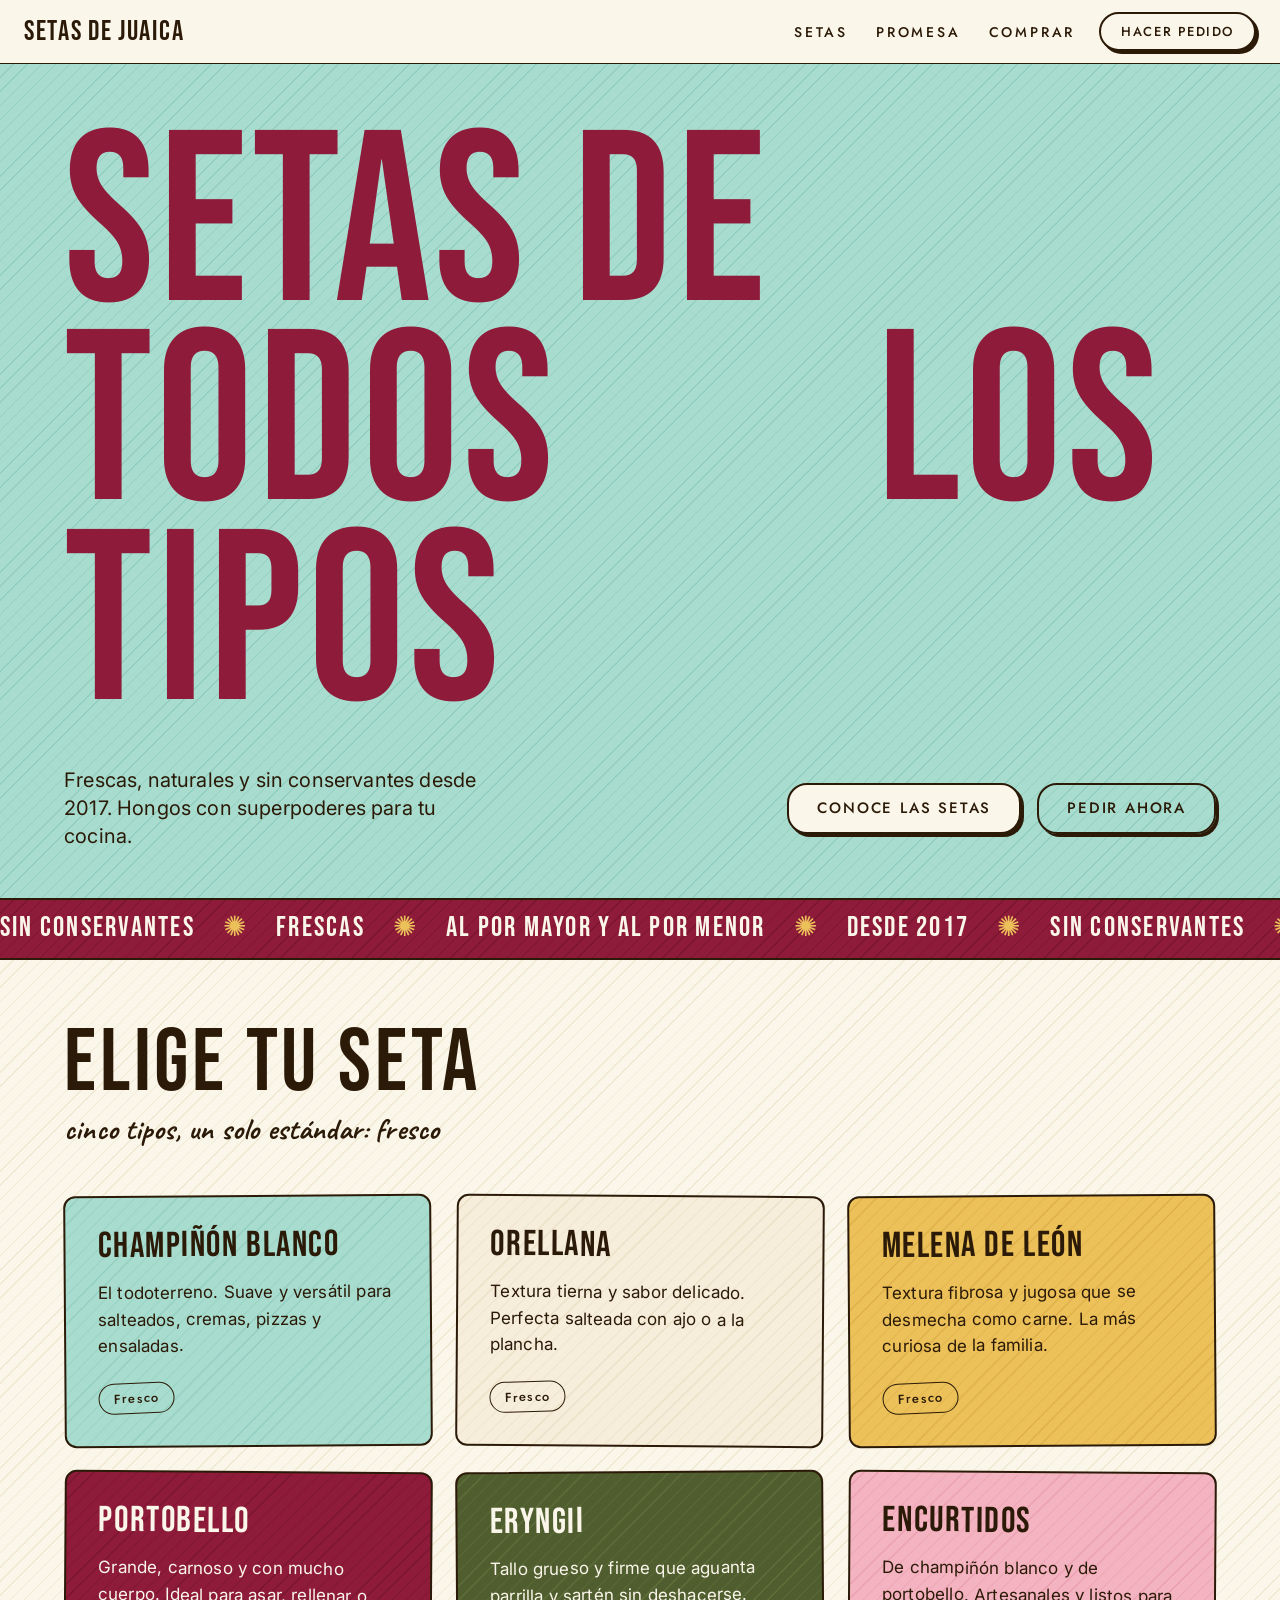
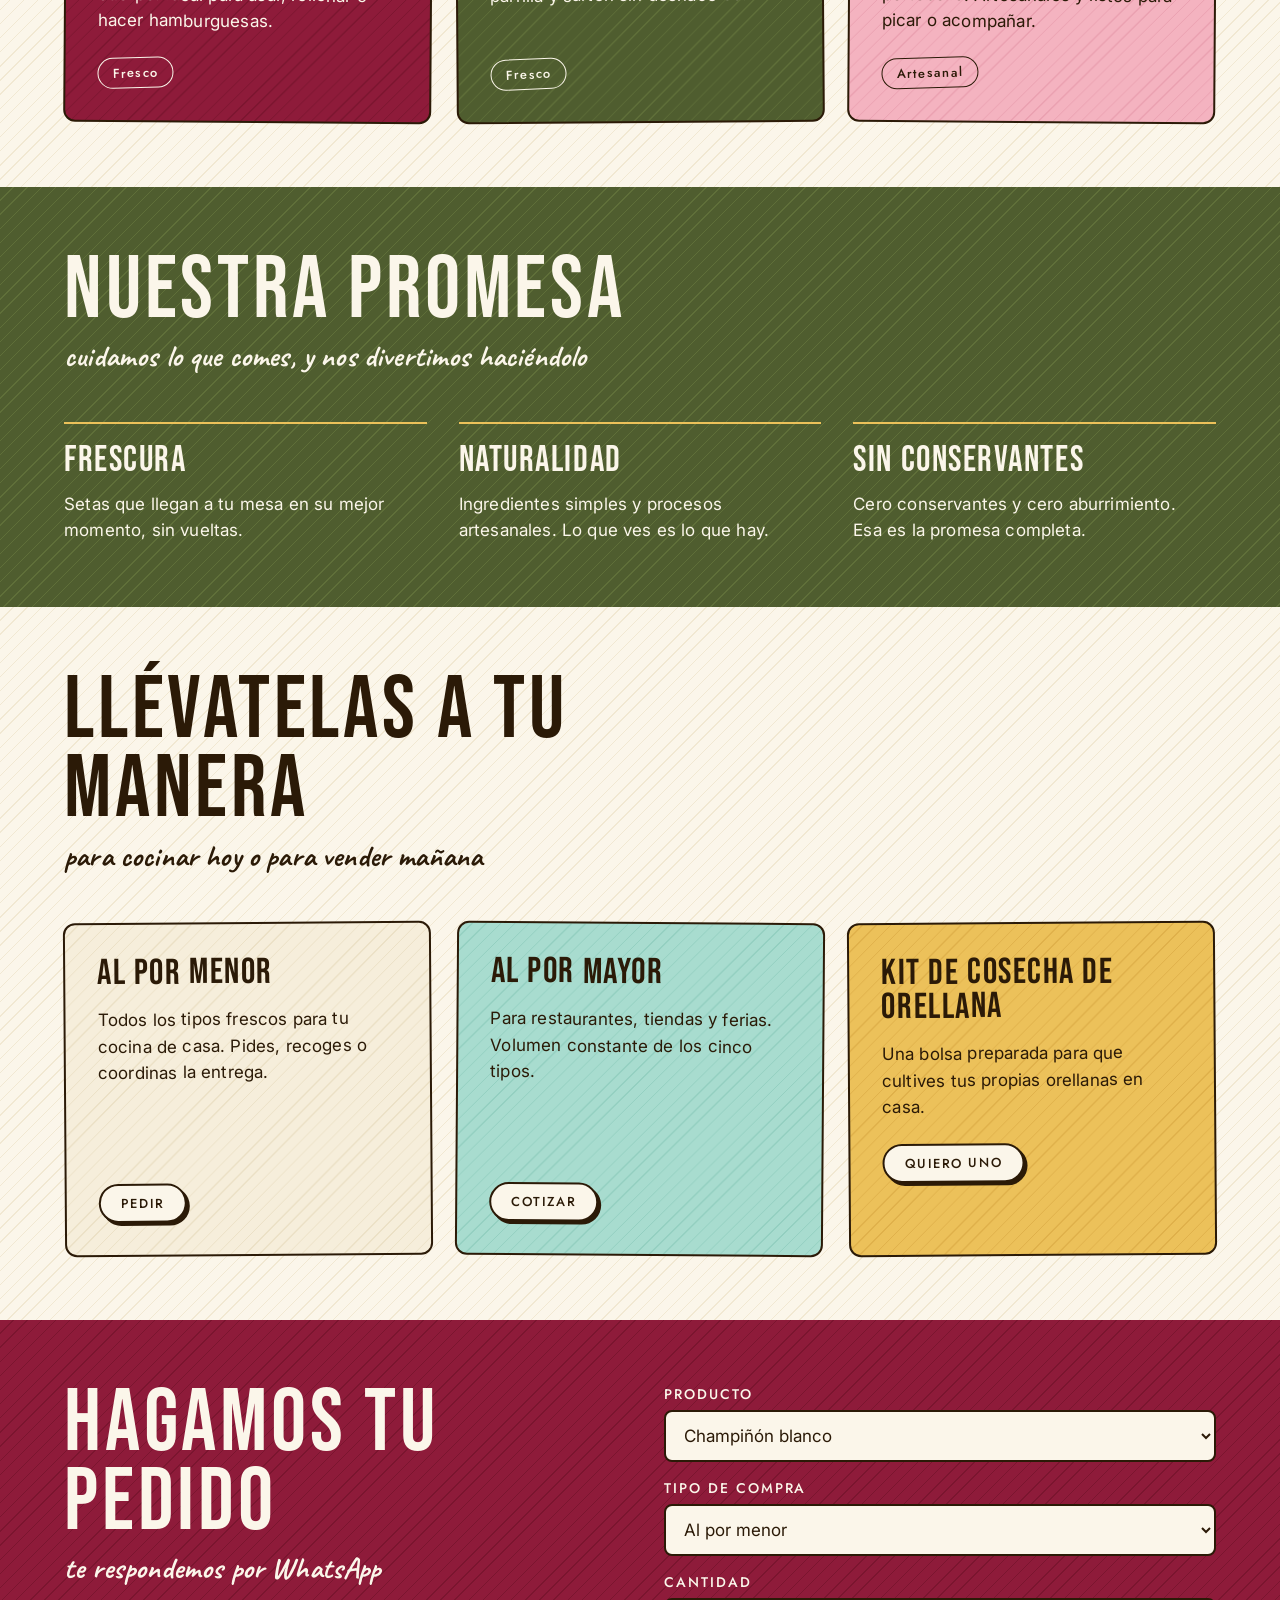
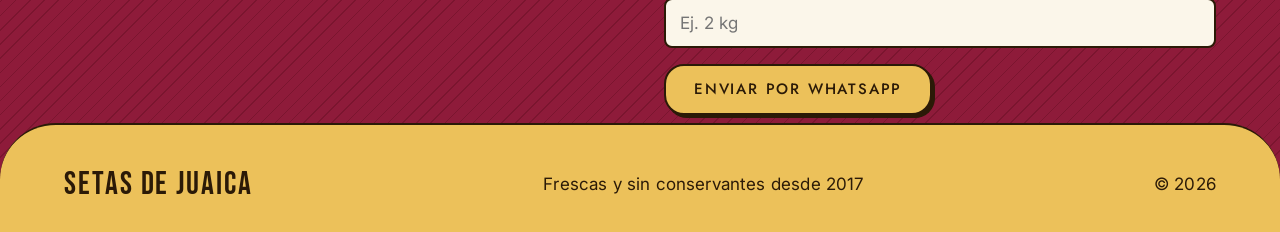
==== index.html @ 04f1eaba "Add files via upload" ====
<!DOCTYPE html>
<html lang="es">
<head>
<meta charset="utf-8">
<meta name="viewport" content="width=device-width, initial-scale=1">
<title>Setas de Juaica | Setas frescas, sin conservantes</title>
<meta name="description" content="Champiñón blanco, orellana, melena de león, portobello y eryngii. Frescas, naturales y sin conservantes desde 2017. Venta al por mayor y al por menor.">
<link rel="preconnect" href="https://fonts.googleapis.com">
<link rel="preconnect" href="https://fonts.gstatic.com" crossorigin>
<link href="https://fonts.googleapis.com/css2?family=Bebas+Neue&family=Caveat:wght@500;700&family=Inter:wght@400;500&family=Jost:wght@400;500&display=swap" rel="stylesheet">
<link rel="stylesheet" href="styles.css">
</head>
<body>

<header class="top">
  <a class="brand" href="#inicio" aria-label="Setas de Juaica, inicio">Setas de Juaica</a>
  <nav id="nav" class="nav" aria-label="Principal">
    <a href="#setas">Setas</a>
    <a href="#promesa">Promesa</a>
    <a href="#comprar">Comprar</a>
  </nav>
  <a class="btn btn-sm" href="#pedido">Hacer pedido</a>
  <button class="burger" aria-expanded="false" aria-controls="nav" aria-label="Abrir menú"><span></span><span></span></button>
</header>

<main id="inicio">

<section class="hero bg-menta">
  <div class="wrap">
    <h1 class="tagline" aria-label="Setas de todos los tipos">
      <span class="l">Setas de</span>
      <span class="l">todos <span class="slot"><img data-leon src="leon.svg" alt=""></span> los</span>
      <span class="l">tipos</span>
    </h1>
    <div class="hero-foot">
      <p class="hero-copy">Frescas, naturales y sin conservantes desde 2017. Hongos con superpoderes para tu cocina.</p>
      <div class="hero-actions">
        <a class="btn" href="#setas">Conoce las setas</a>
        <a class="btn btn-ghost" href="#pedido">Pedir ahora</a>
      </div>
    </div>
  </div>
</section>

<div class="ticker bg-vino" aria-hidden="true">
  <div class="ticker-track">
    <span>Sin conservantes</span><i>✺</i><span>Frescas</span><i>✺</i><span>Al por mayor y al por menor</span><i>✺</i><span>Desde 2017</span><i>✺</i>
    <span>Sin conservantes</span><i>✺</i><span>Frescas</span><i>✺</i><span>Al por mayor y al por menor</span><i>✺</i><span>Desde 2017</span><i>✺</i>
  </div>
</div>

<section id="setas" class="sec bg-crema">
  <img class="peek peek-1" data-leon src="leon1.svg" alt="">
  <div class="wrap">
    <header class="sec-head">
      <h2>Elige tu seta</h2>
      <p class="script">cinco tipos, un solo estándar: fresco</p>
    </header>
    <div class="grid">
      <article class="card bg-menta"><h3>Champiñón blanco</h3><p>El todoterreno. Suave y versátil para salteados, cremas, pizzas y ensaladas.</p><span class="tag">Fresco</span></article>
      <article class="card bg-crema2"><h3>Orellana</h3><p>Textura tierna y sabor delicado. Perfecta salteada con ajo o a la plancha.</p><span class="tag">Fresco</span></article>
      <article class="card bg-mostaza"><h3>Melena de león</h3><p>Textura fibrosa y jugosa que se desmecha como carne. La más curiosa de la familia.</p><span class="tag">Fresco</span></article>
      <article class="card bg-vino"><h3>Portobello</h3><p>Grande, carnoso y con mucho cuerpo. Ideal para asar, rellenar o hacer hamburguesas.</p><span class="tag">Fresco</span></article>
      <article class="card bg-musgo"><h3>Eryngii</h3><p>Tallo grueso y firme que aguanta parrilla y sartén sin deshacerse.</p><span class="tag">Fresco</span></article>
      <article class="card bg-rosa"><h3>Encurtidos</h3><p>De champiñón blanco y de portobello. Artesanales y listos para picar o acompañar.</p><span class="tag">Artesanal</span></article>
    </div>
  </div>
</section>

<section id="promesa" class="sec bg-musgo">
  <div class="wrap">
    <header class="sec-head">
      <h2>Nuestra promesa</h2>
      <p class="script">cuidamos lo que comes, y nos divertimos haciéndolo</p>
    </header>
    <div class="pillars">
      <div class="pillar"><h3>Frescura</h3><p>Setas que llegan a tu mesa en su mejor momento, sin vueltas.</p></div>
      <div class="pillar"><h3>Naturalidad</h3><p>Ingredientes simples y procesos artesanales. Lo que ves es lo que hay.</p></div>
      <div class="pillar"><h3>Sin conservantes</h3><p>Cero conservantes y cero aburrimiento. Esa es la promesa completa.</p></div>
    </div>
  </div>
</section>

<section id="comprar" class="sec bg-crema">
  <div class="wrap">
    <header class="sec-head">
      <h2>Llévatelas a tu manera</h2>
      <p class="script">para cocinar hoy o para vender mañana</p>
    </header>
    <div class="grid grid-3">
      <article class="card bg-crema2"><h3>Al por menor</h3><p>Todos los tipos frescos para tu cocina de casa. Pides, recoges o coordinas la entrega.</p><a class="btn btn-sm" href="#pedido">Pedir</a></article>
      <article class="card bg-menta"><h3>Al por mayor</h3><p>Para restaurantes, tiendas y ferias. Volumen constante de los cinco tipos.</p><a class="btn btn-sm" href="#pedido">Cotizar</a></article>
      <article class="card kit bg-mostaza">
        <img class="peek peek-2" data-leon src="leon2.svg" alt="">
        <h3>Kit de cosecha de orellana</h3><p>Una bolsa preparada para que cultives tus propias orellanas en casa.</p><a class="btn btn-sm" href="#pedido">Quiero uno</a>
      </article>
    </div>
  </div>
</section>

<section id="pedido" class="sec bg-vino">
  <div class="wrap order">
    <div>
      <h2>Hagamos tu pedido</h2>
      <p class="script">te respondemos por WhatsApp</p>
    </div>
    <form id="orderForm" class="form" novalidate>
      <label>Producto
        <select name="producto">
          <option>Champiñón blanco</option><option>Orellana</option><option>Melena de león</option>
          <option>Portobello</option><option>Eryngii</option><option>Encurtido de champiñón blanco</option>
          <option>Encurtido de portobello</option><option>Kit de cosecha de orellana</option>
        </select>
      </label>
      <label>Tipo de compra
        <select name="modo"><option>Al por menor</option><option>Al por mayor</option></select>
      </label>
      <label>Cantidad
        <input name="cantidad" type="text" placeholder="Ej. 2 kg">
      </label>
      <button class="btn btn-light" type="submit">Enviar por WhatsApp</button>
    </form>
  </div>
</section>

</main>

<footer class="foot">
  <div class="wrap foot-in">
    <strong>Setas de Juaica</strong>
    <span>Frescas y sin conservantes desde 2017</span>
    <span>© <span id="year">2026</span></span>
  </div>
</footer>

<script src="main.js"></script>
</body>
</html>
---- styles.css ----
:root{
  --crema:#fbf6ea; --crema-l:#f1e8d2;
  --menta:#a8dccf; --menta-l:#93cfc0;
  --vino:#8e1b3a; --vino-l:#7b152f;
  --musgo:#4f5d2f; --musgo-l:#5f6f39;
  --mostaza:#ecc15a; --mostaza-l:#dfb04a;
  --rosa:#f4b3c0; --rosa-l:#eaa0b0;
  --cocoa:#2b1a07; --azul:#4fb3e8;
  --f-display:'Bebas Neue','Oswald',Impact,sans-serif;
  --f-label:'Jost','Futura',sans-serif;
  --f-body:'Inter',system-ui,sans-serif;
  --f-script:'Caveat',cursive;
  --gap:64px; --pad:32px;
}
*{box-sizing:border-box;margin:0}
html{scroll-behavior:smooth;scroll-padding-top:80px}
body{background:var(--crema);color:var(--cocoa);font:400 17px/1.55 var(--f-body);letter-spacing:.01em;-webkit-font-smoothing:antialiased}
img{max-width:100%}
a{color:inherit}
.wrap{max-width:1200px;margin:0 auto;padding:0 24px}

/* fondos sólidos con líneas finas del mismo tono */
[class*="bg-"]{--bg:var(--crema);--ln:var(--crema-l);background-color:var(--bg);
  background-image:repeating-linear-gradient(135deg,transparent 0 9px,var(--ln) 9px 10px)}
.bg-crema{--bg:var(--crema);--ln:var(--crema-l)}
.bg-crema2{--bg:#f6eedb;--ln:#ebe0c5}
.bg-menta{--bg:var(--menta);--ln:var(--menta-l)}
.bg-vino{--bg:var(--vino);--ln:var(--vino-l);color:var(--crema)}
.bg-musgo{--bg:var(--musgo);--ln:var(--musgo-l);color:var(--crema)}
.bg-mostaza{--bg:var(--mostaza);--ln:var(--mostaza-l)}
.bg-rosa{--bg:var(--rosa);--ln:var(--rosa-l)}

/* tipografía (referencia Pa'lais) */
h1,h2,h3{font-family:var(--f-display);font-weight:400;text-transform:uppercase;letter-spacing:.043em}
h2{font-size:clamp(44px,7vw,88px);line-height:.9}
h3{font-size:clamp(28px,3vw,36px);line-height:.95;margin-bottom:12px}
.script{font:700 clamp(22px,2.6vw,30px)/1.2 var(--f-script);margin-top:8px}

/* header */
.top{position:sticky;top:0;z-index:20;display:flex;align-items:center;gap:24px;padding:12px 24px;background:rgba(251,246,234,.92);backdrop-filter:blur(6px);border-bottom:1.5px solid var(--cocoa)}
.brand{font:400 28px/1 var(--f-display);letter-spacing:.06em;text-decoration:none;text-transform:uppercase;margin-right:auto}
.nav{display:flex;gap:28px}
.nav a{font:500 14px var(--f-label);letter-spacing:.2em;text-transform:uppercase;text-decoration:none}
.nav a:hover{color:var(--vino)}
.burger{display:none;background:none;border:0;width:40px;height:40px;cursor:pointer}
.burger span{display:block;height:2px;background:var(--cocoa);margin:7px 8px}

/* botones cómic suaves */
.btn{display:inline-block;font:500 15px/1 var(--f-label);letter-spacing:.12em;text-transform:uppercase;text-decoration:none;
  background:var(--crema);color:var(--cocoa);border:2px solid var(--cocoa);border-radius:20px;padding:16px 28px;
  box-shadow:3px 3px 0 var(--cocoa);cursor:pointer;transition:transform .12s,box-shadow .12s}
.btn:hover{transform:translate(-1px,-1px);box-shadow:4px 4px 0 var(--cocoa)}
.btn:active{transform:translate(3px,3px);box-shadow:0 0 0 var(--cocoa)}
.btn-sm{padding:11px 20px;font-size:13px}
.btn-ghost{background:transparent}
.btn-light{background:var(--mostaza)}
:focus-visible{outline:3px solid var(--azul);outline-offset:3px}

/* hero (referencia Flying Papers: titular que se come el viewport) */
.hero{padding:var(--gap) 0 48px;overflow:hidden}
.tagline{font-size:clamp(76px,19vw,270px);line-height:.82;letter-spacing:.02em;color:var(--vino);text-align:left}
.tagline .l{display:block;position:relative;z-index:1;white-space:nowrap}
.slot{display:inline-block;position:relative;width:.95em;height:.7em;vertical-align:baseline;z-index:0}
.slot img{position:absolute;left:50%;bottom:-.55em;height:1.9em;width:auto;max-width:none;transform:translateX(-50%) rotate(-4deg);
  clip-path:inset(-20% -30% 38% -30%);z-index:0}
.hero-foot{display:flex;flex-wrap:wrap;gap:24px 48px;align-items:center;justify-content:space-between;margin-top:40px}
.hero-copy{max-width:34ch;font-size:20px;line-height:1.4}
.hero-actions{display:flex;gap:16px;flex-wrap:wrap}

/* cinta */
.ticker{overflow:hidden;border-block:2px solid var(--cocoa);padding:14px 0;white-space:nowrap}
.ticker-track{display:inline-flex;gap:28px;animation:run 28s linear infinite;font:400 28px/1 var(--f-display);letter-spacing:.08em;text-transform:uppercase}
.ticker i{font-style:normal;color:var(--mostaza)}
@keyframes run{to{transform:translateX(-50%)}}

/* secciones */
.sec{position:relative;padding:var(--gap) 0;overflow:hidden}
.sec-head{margin-bottom:48px;max-width:700px}
.grid{display:grid;grid-template-columns:repeat(auto-fit,minmax(280px,1fr));gap:24px}
.grid-3{grid-template-columns:repeat(auto-fit,minmax(300px,1fr))}
.card{position:relative;padding:var(--pad);border:2px solid var(--cocoa);border-radius:12px;display:flex;flex-direction:column;align-items:flex-start;gap:4px}
.card p{margin-bottom:20px;max-width:36ch}
.card .btn{margin-top:auto}
.card.bg-vino p,.card.bg-musgo p{color:var(--crema)}
.tag{margin-top:auto;font:500 13px var(--f-label);letter-spacing:.1em;border:1.5px solid currentColor;border-radius:20px;padding:5px 14px;transform:rotate(-2deg)}
.card:nth-child(even){transform:rotate(.4deg)}
.card:nth-child(odd){transform:rotate(-.4deg)}

.pillars{display:grid;grid-template-columns:repeat(auto-fit,minmax(260px,1fr));gap:32px}
.pillar{border-top:2px solid var(--mostaza);padding-top:20px}
.pillar p{max-width:30ch}

/* leon sutil */
.peek{position:absolute;width:150px;height:auto;z-index:0;opacity:.95;transition:transform .8s cubic-bezier(.2,.8,.2,1)}
.peek-1{right:4%;top:-8px;clip-path:inset(0 0 45% 0);transform:translateY(40px) rotate(8deg)}
.peek-1.in{transform:translateY(0) rotate(8deg)}
.peek-2{right:16px;bottom:0;width:120px;clip-path:inset(35% 0 0 0);transform:translateY(40px) rotate(-6deg)}
.peek-2.in{transform:translateY(0) rotate(-6deg)}
.kit{overflow:hidden;padding-bottom:calc(var(--pad) + 40px)}

/* pedido */
.order{display:grid;grid-template-columns:1fr 1fr;gap:48px;align-items:start}
.form{display:grid;gap:16px}
.form label{display:grid;gap:6px;font:500 14px var(--f-label);letter-spacing:.14em;text-transform:uppercase}
.form select,.form input{font:400 17px var(--f-body);padding:13px 14px;border:2px solid var(--cocoa);border-radius:8px;background:var(--crema);color:var(--cocoa)}
.form .btn{justify-self:start}

/* pie */
.foot{background:var(--mostaza);border-top:2px solid var(--cocoa);border-radius:56px 56px 0 0;margin-top:-56px;position:relative;padding:40px 0 28px}
.foot-in{display:flex;flex-wrap:wrap;gap:12px 40px;justify-content:space-between;align-items:center}
.foot strong{font:400 32px var(--f-display);letter-spacing:.06em;text-transform:uppercase}

@media (max-width:760px){
  .nav{position:absolute;top:100%;left:0;right:0;flex-direction:column;gap:0;background:var(--crema);border-bottom:1.5px solid var(--cocoa);display:none}
  .nav.open{display:flex}
  .nav a{padding:16px 24px}
  .burger{display:block}
  .top .btn-sm{display:none}
  .order{grid-template-columns:1fr}
  .peek-1{width:110px}
}
@media (prefers-reduced-motion:reduce){
  .ticker-track{animation:none}
  .peek,.btn{transition:none}
  html{scroll-behavior:auto}
}
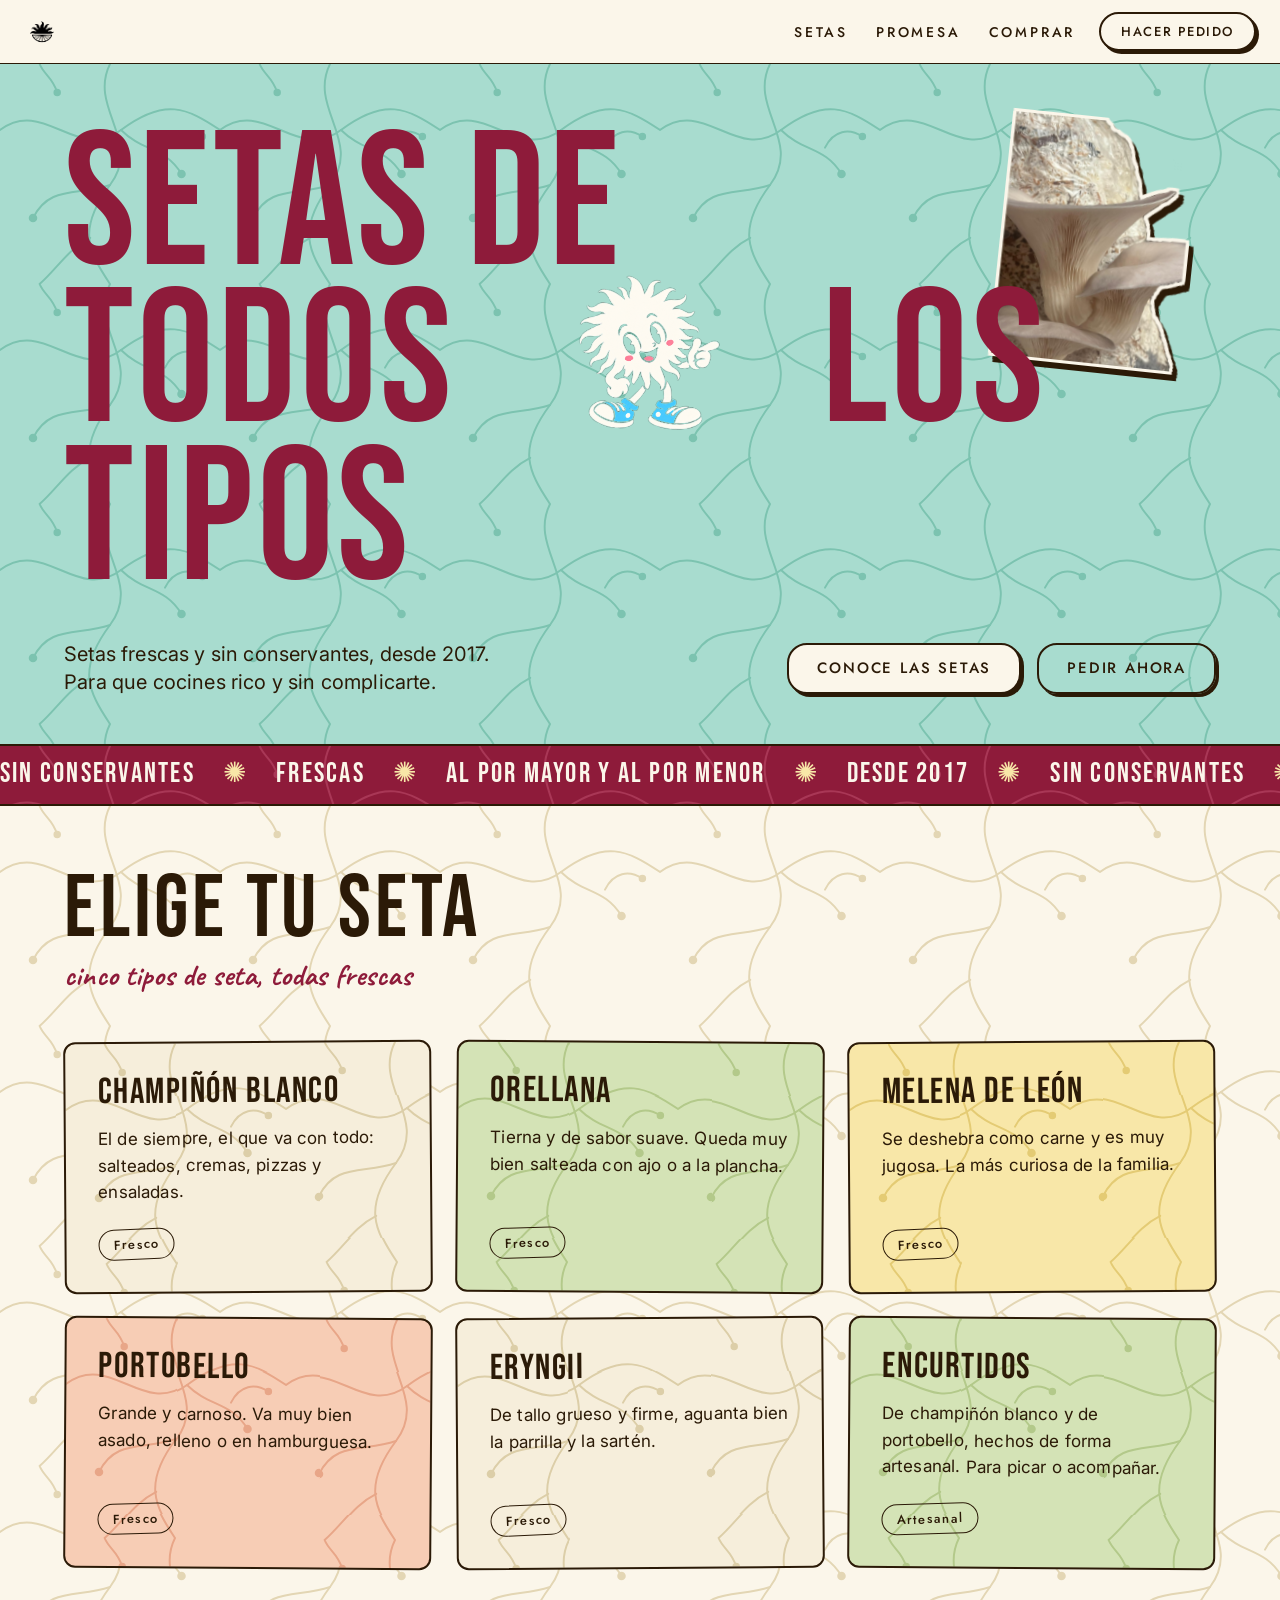
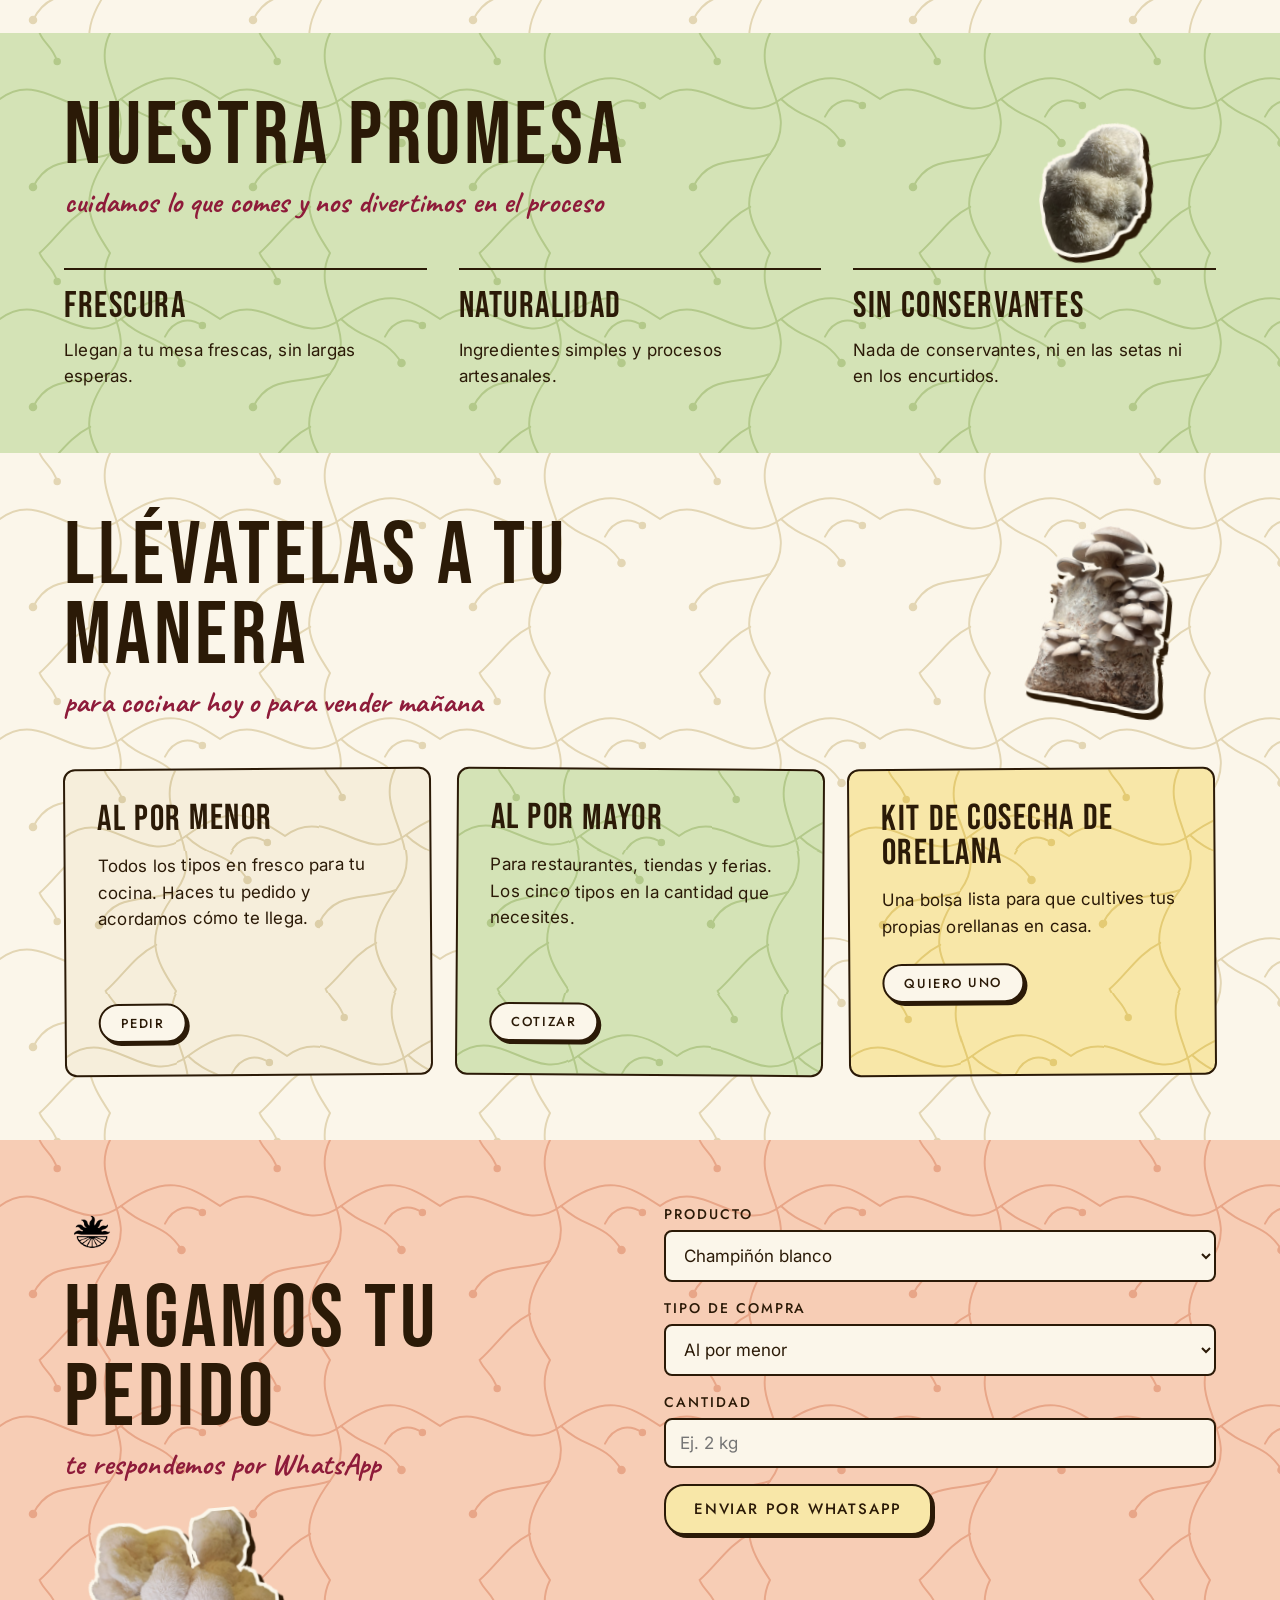
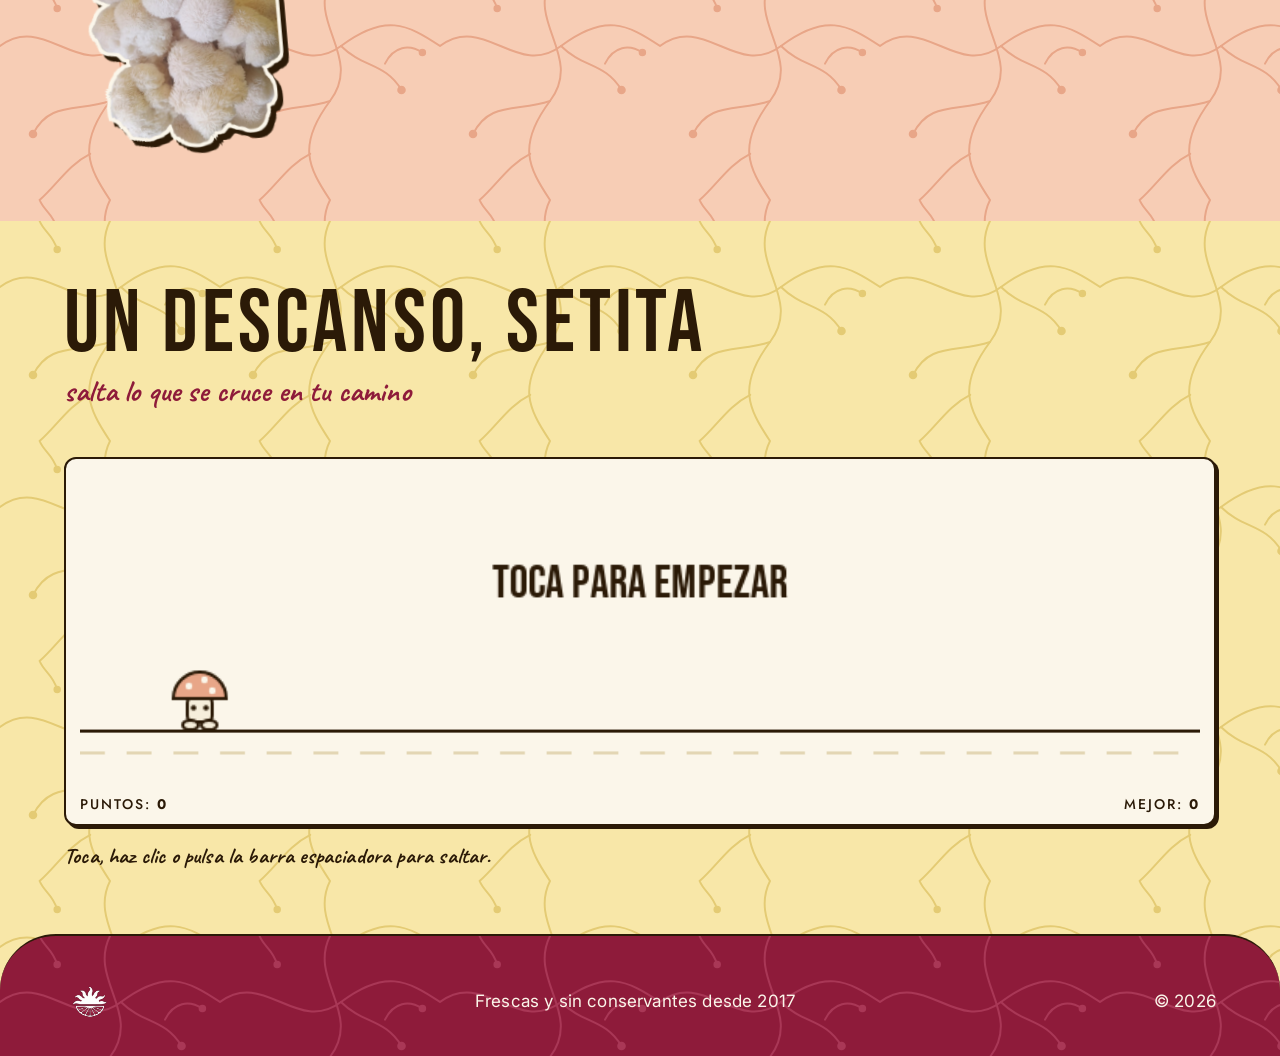
==== commit b5066445: "Add files via upload" ====
--- a/index.html
+++ b/index.html
@@ -13,7 +13,7 @@
 <body>
 
 <header class="top">
-  <a class="brand" href="#inicio" aria-label="Setas de Juaica, inicio">Setas de Juaica</a>
+  <a class="brand" href="#inicio" aria-label="Setas de Juaica, inicio"><img class="logo" src="logosetas.svg" alt="Setas de Juaica"></a>
   <nav id="nav" class="nav" aria-label="Principal">
     <a href="#setas">Setas</a>
     <a href="#promesa">Promesa</a>
@@ -27,13 +27,14 @@
 
 <section class="hero bg-menta">
   <div class="wrap">
+    <img class="sticker st-1" src="sticker1.png" alt="Setas frescas de Juaica">
     <h1 class="tagline" aria-label="Setas de todos los tipos">
       <span class="l">Setas de</span>
       <span class="l">todos <span class="slot"><img data-leon src="leon.svg" alt=""></span> los</span>
       <span class="l">tipos</span>
     </h1>
     <div class="hero-foot">
-      <p class="hero-copy">Frescas, naturales y sin conservantes desde 2017. Hongos con superpoderes para tu cocina.</p>
+      <p class="hero-copy">Setas frescas y sin conservantes, desde 2017. Para que cocines rico y sin complicarte.</p>
       <div class="hero-actions">
         <a class="btn" href="#setas">Conoce las setas</a>
         <a class="btn btn-ghost" href="#pedido">Pedir ahora</a>
@@ -54,55 +55,59 @@
   <div class="wrap">
     <header class="sec-head">
       <h2>Elige tu seta</h2>
-      <p class="script">cinco tipos, un solo estándar: fresco</p>
+      <p class="script">cinco tipos de seta, todas frescas</p>
     </header>
     <div class="grid">
-      <article class="card bg-menta"><h3>Champiñón blanco</h3><p>El todoterreno. Suave y versátil para salteados, cremas, pizzas y ensaladas.</p><span class="tag">Fresco</span></article>
-      <article class="card bg-crema2"><h3>Orellana</h3><p>Textura tierna y sabor delicado. Perfecta salteada con ajo o a la plancha.</p><span class="tag">Fresco</span></article>
-      <article class="card bg-mostaza"><h3>Melena de león</h3><p>Textura fibrosa y jugosa que se desmecha como carne. La más curiosa de la familia.</p><span class="tag">Fresco</span></article>
-      <article class="card bg-vino"><h3>Portobello</h3><p>Grande, carnoso y con mucho cuerpo. Ideal para asar, rellenar o hacer hamburguesas.</p><span class="tag">Fresco</span></article>
-      <article class="card bg-musgo"><h3>Eryngii</h3><p>Tallo grueso y firme que aguanta parrilla y sartén sin deshacerse.</p><span class="tag">Fresco</span></article>
-      <article class="card bg-rosa"><h3>Encurtidos</h3><p>De champiñón blanco y de portobello. Artesanales y listos para picar o acompañar.</p><span class="tag">Artesanal</span></article>
+      <article class="card bg-crema2"><h3>Champiñón blanco</h3><p>El de siempre, el que va con todo: salteados, cremas, pizzas y ensaladas.</p><span class="tag">Fresco</span></article>
+      <article class="card bg-pistacho"><h3>Orellana</h3><p>Tierna y de sabor suave. Queda muy bien salteada con ajo o a la plancha.</p><span class="tag">Fresco</span></article>
+      <article class="card bg-mantequilla"><h3>Melena de león</h3><p>Se deshebra como carne y es muy jugosa. La más curiosa de la familia.</p><span class="tag">Fresco</span></article>
+      <article class="card bg-durazno"><h3>Portobello</h3><p>Grande y carnoso. Va muy bien asado, relleno o en hamburguesa.</p><span class="tag">Fresco</span></article>
+      <article class="card bg-crema2"><h3>Eryngii</h3><p>De tallo grueso y firme, aguanta bien la parrilla y la sartén.</p><span class="tag">Fresco</span></article>
+      <article class="card bg-pistacho"><h3>Encurtidos</h3><p>De champiñón blanco y de portobello, hechos de forma artesanal. Para picar o acompañar.</p><span class="tag">Artesanal</span></article>
     </div>
   </div>
 </section>
 
-<section id="promesa" class="sec bg-musgo">
+<section id="promesa" class="sec bg-pistacho">
   <div class="wrap">
+    <img class="sticker st-2" src="sticker2.png" alt="Setas frescas de Juaica" loading="lazy">
     <header class="sec-head">
       <h2>Nuestra promesa</h2>
-      <p class="script">cuidamos lo que comes, y nos divertimos haciéndolo</p>
+      <p class="script">cuidamos lo que comes y nos divertimos en el proceso</p>
     </header>
     <div class="pillars">
-      <div class="pillar"><h3>Frescura</h3><p>Setas que llegan a tu mesa en su mejor momento, sin vueltas.</p></div>
-      <div class="pillar"><h3>Naturalidad</h3><p>Ingredientes simples y procesos artesanales. Lo que ves es lo que hay.</p></div>
-      <div class="pillar"><h3>Sin conservantes</h3><p>Cero conservantes y cero aburrimiento. Esa es la promesa completa.</p></div>
+      <div class="pillar"><h3>Frescura</h3><p>Llegan a tu mesa frescas, sin largas esperas.</p></div>
+      <div class="pillar"><h3>Naturalidad</h3><p>Ingredientes simples y procesos artesanales.</p></div>
+      <div class="pillar"><h3>Sin conservantes</h3><p>Nada de conservantes, ni en las setas ni en los encurtidos.</p></div>
     </div>
   </div>
 </section>
 
 <section id="comprar" class="sec bg-crema">
   <div class="wrap">
+    <img class="sticker st-3" src="sticker3.png" alt="Setas frescas de Juaica" loading="lazy">
     <header class="sec-head">
       <h2>Llévatelas a tu manera</h2>
       <p class="script">para cocinar hoy o para vender mañana</p>
     </header>
     <div class="grid grid-3">
-      <article class="card bg-crema2"><h3>Al por menor</h3><p>Todos los tipos frescos para tu cocina de casa. Pides, recoges o coordinas la entrega.</p><a class="btn btn-sm" href="#pedido">Pedir</a></article>
-      <article class="card bg-menta"><h3>Al por mayor</h3><p>Para restaurantes, tiendas y ferias. Volumen constante de los cinco tipos.</p><a class="btn btn-sm" href="#pedido">Cotizar</a></article>
-      <article class="card kit bg-mostaza">
+      <article class="card bg-crema2"><h3>Al por menor</h3><p>Todos los tipos en fresco para tu cocina. Haces tu pedido y acordamos cómo te llega.</p><a class="btn btn-sm" href="#pedido">Pedir</a></article>
+      <article class="card bg-pistacho"><h3>Al por mayor</h3><p>Para restaurantes, tiendas y ferias. Los cinco tipos en la cantidad que necesites.</p><a class="btn btn-sm" href="#pedido">Cotizar</a></article>
+      <article class="card kit bg-mantequilla">
         <img class="peek peek-2" data-leon src="leon2.svg" alt="">
-        <h3>Kit de cosecha de orellana</h3><p>Una bolsa preparada para que cultives tus propias orellanas en casa.</p><a class="btn btn-sm" href="#pedido">Quiero uno</a>
+        <h3>Kit de cosecha de orellana</h3><p>Una bolsa lista para que cultives tus propias orellanas en casa.</p><a class="btn btn-sm" href="#pedido">Quiero uno</a>
       </article>
     </div>
   </div>
 </section>
 
-<section id="pedido" class="sec bg-vino">
+<section id="pedido" class="sec bg-durazno">
   <div class="wrap order">
     <div>
+      <img class="logo logo-sec" src="logosetas.svg" alt="">
       <h2>Hagamos tu pedido</h2>
       <p class="script">te respondemos por WhatsApp</p>
+      <img class="sticker st-4" src="sticker4.png" alt="Setas frescas de Juaica" loading="lazy">
     </div>
     <form id="orderForm" class="form" novalidate>
       <label>Producto
@@ -123,11 +128,25 @@
   </div>
 </section>
 
+<section id="juego" class="sec bg-mantequilla">
+  <div class="wrap">
+    <header class="sec-head">
+      <h2>Un descanso, setita</h2>
+      <p class="script">salta lo que se cruce en tu camino</p>
+    </header>
+    <div class="game-card">
+      <canvas id="game" width="720" height="200" role="img" aria-label="Minijuego: una seta que salta obstáculos de cocina"></canvas>
+      <div class="game-hud"><span>Puntos: <b id="score">0</b></span><span>Mejor: <b id="best">0</b></span></div>
+    </div>
+    <p class="game-hint">Toca, haz clic o pulsa la barra espaciadora para saltar.</p>
+  </div>
+</section>
+
 </main>
 
-<footer class="foot">
+<footer class="foot bg-vino">
   <div class="wrap foot-in">
-    <strong>Setas de Juaica</strong>
+    <img class="logo logo-foot" src="setaslog.svg" alt="Setas de Juaica">
     <span>Frescas y sin conservantes desde 2017</span>
     <span>© <span id="year">2026</span></span>
   </div>
--- a/styles.css
+++ b/styles.css
@@ -2,10 +2,10 @@
   --crema:#fbf6ea; --crema-l:#f1e8d2;
   --menta:#a8dccf; --menta-l:#93cfc0;
   --vino:#8e1b3a; --vino-l:#7b152f;
-  --musgo:#4f5d2f; --musgo-l:#5f6f39;
-  --mostaza:#ecc15a; --mostaza-l:#dfb04a;
-  --rosa:#f4b3c0; --rosa-l:#eaa0b0;
-  --cocoa:#2b1a07; --azul:#4fb3e8;
+  --pistacho:#d4e3b6;
+  --mantequilla:#f8e7a8;
+  --durazno:#f7cdb5;
+  --cocoa:#2b1a07;
   --f-display:'Bebas Neue','Oswald',Impact,sans-serif;
   --f-label:'Jost','Futura',sans-serif;
   --f-body:'Inter',system-ui,sans-serif;
@@ -19,22 +19,21 @@
 a{color:inherit}
 .wrap{max-width:1200px;margin:0 auto;padding:0 24px}
 
-/* fondos sólidos con líneas finas del mismo tono */
-[class*="bg-"]{--bg:var(--crema);--ln:var(--crema-l);background-color:var(--bg);
-  background-image:repeating-linear-gradient(135deg,transparent 0 9px,var(--ln) 9px 10px)}
-.bg-crema{--bg:var(--crema);--ln:var(--crema-l)}
-.bg-crema2{--bg:#f6eedb;--ln:#ebe0c5}
-.bg-menta{--bg:var(--menta);--ln:var(--menta-l)}
-.bg-vino{--bg:var(--vino);--ln:var(--vino-l);color:var(--crema)}
-.bg-musgo{--bg:var(--musgo);--ln:var(--musgo-l);color:var(--crema)}
-.bg-mostaza{--bg:var(--mostaza);--ln:var(--mostaza-l)}
-.bg-rosa{--bg:var(--rosa);--ln:var(--rosa-l)}
+/* fondos sólidos con micelio: trazos curvos del mismo tono */
+[class*="bg-"]{background-color:var(--bg,var(--crema));background-image:var(--pat);background-size:220px 220px}
+.bg-crema{--bg:#fbf6ea;--pat:url("data:image/svg+xml,<svg xmlns='http://www.w3.org/2000/svg' width='220' height='220' viewBox='0 0 200 200' fill='none' stroke='%23e3d6b4' stroke-width='1.8' stroke-linecap='round'><path d='M0 60C40 30 70 90 110 60S170 40 200 60'/><path d='M100 0C80 40 130 70 100 110S80 170 100 200'/><path d='M110 60C130 80 150 75 165 100'/><path d='M100 110C70 120 45 110 30 140'/><path d='M82 158C62 168 52 186 36 200'/><path d='M36 0C40 10 48 12 52 26'/><path d='M150 76C158 60 172 58 184 66'/><circle cx='165' cy='100' r='3' fill='%23e3d6b4'/><circle cx='30' cy='140' r='3' fill='%23e3d6b4'/><circle cx='52' cy='26' r='2.5' fill='%23e3d6b4'/><circle cx='184' cy='66' r='2.5' fill='%23e3d6b4'/></svg>")}
+.bg-crema2{--bg:#f6eedb;--pat:url("data:image/svg+xml,<svg xmlns='http://www.w3.org/2000/svg' width='220' height='220' viewBox='0 0 200 200' fill='none' stroke='%23dccea8' stroke-width='1.8' stroke-linecap='round'><path d='M0 60C40 30 70 90 110 60S170 40 200 60'/><path d='M100 0C80 40 130 70 100 110S80 170 100 200'/><path d='M110 60C130 80 150 75 165 100'/><path d='M100 110C70 120 45 110 30 140'/><path d='M82 158C62 168 52 186 36 200'/><path d='M36 0C40 10 48 12 52 26'/><path d='M150 76C158 60 172 58 184 66'/><circle cx='165' cy='100' r='3' fill='%23dccea8'/><circle cx='30' cy='140' r='3' fill='%23dccea8'/><circle cx='52' cy='26' r='2.5' fill='%23dccea8'/><circle cx='184' cy='66' r='2.5' fill='%23dccea8'/></svg>")}
+.bg-menta{--bg:#a8dccf;--pat:url("data:image/svg+xml,<svg xmlns='http://www.w3.org/2000/svg' width='220' height='220' viewBox='0 0 200 200' fill='none' stroke='%237cc3b0' stroke-width='1.8' stroke-linecap='round'><path d='M0 60C40 30 70 90 110 60S170 40 200 60'/><path d='M100 0C80 40 130 70 100 110S80 170 100 200'/><path d='M110 60C130 80 150 75 165 100'/><path d='M100 110C70 120 45 110 30 140'/><path d='M82 158C62 168 52 186 36 200'/><path d='M36 0C40 10 48 12 52 26'/><path d='M150 76C158 60 172 58 184 66'/><circle cx='165' cy='100' r='3' fill='%237cc3b0'/><circle cx='30' cy='140' r='3' fill='%237cc3b0'/><circle cx='52' cy='26' r='2.5' fill='%237cc3b0'/><circle cx='184' cy='66' r='2.5' fill='%237cc3b0'/></svg>")}
+.bg-vino{--bg:#8e1b3a;--pat:url("data:image/svg+xml,<svg xmlns='http://www.w3.org/2000/svg' width='220' height='220' viewBox='0 0 200 200' fill='none' stroke='%23a93756' stroke-width='1.8' stroke-linecap='round'><path d='M0 60C40 30 70 90 110 60S170 40 200 60'/><path d='M100 0C80 40 130 70 100 110S80 170 100 200'/><path d='M110 60C130 80 150 75 165 100'/><path d='M100 110C70 120 45 110 30 140'/><path d='M82 158C62 168 52 186 36 200'/><path d='M36 0C40 10 48 12 52 26'/><path d='M150 76C158 60 172 58 184 66'/><circle cx='165' cy='100' r='3' fill='%23a93756'/><circle cx='30' cy='140' r='3' fill='%23a93756'/><circle cx='52' cy='26' r='2.5' fill='%23a93756'/><circle cx='184' cy='66' r='2.5' fill='%23a93756'/></svg>");color:var(--crema)}
+.bg-pistacho{--bg:#d4e3b6;--pat:url("data:image/svg+xml,<svg xmlns='http://www.w3.org/2000/svg' width='220' height='220' viewBox='0 0 200 200' fill='none' stroke='%23b3c98a' stroke-width='1.8' stroke-linecap='round'><path d='M0 60C40 30 70 90 110 60S170 40 200 60'/><path d='M100 0C80 40 130 70 100 110S80 170 100 200'/><path d='M110 60C130 80 150 75 165 100'/><path d='M100 110C70 120 45 110 30 140'/><path d='M82 158C62 168 52 186 36 200'/><path d='M36 0C40 10 48 12 52 26'/><path d='M150 76C158 60 172 58 184 66'/><circle cx='165' cy='100' r='3' fill='%23b3c98a'/><circle cx='30' cy='140' r='3' fill='%23b3c98a'/><circle cx='52' cy='26' r='2.5' fill='%23b3c98a'/><circle cx='184' cy='66' r='2.5' fill='%23b3c98a'/></svg>")}
+.bg-mantequilla{--bg:#f8e7a8;--pat:url("data:image/svg+xml,<svg xmlns='http://www.w3.org/2000/svg' width='220' height='220' viewBox='0 0 200 200' fill='none' stroke='%23e4cb74' stroke-width='1.8' stroke-linecap='round'><path d='M0 60C40 30 70 90 110 60S170 40 200 60'/><path d='M100 0C80 40 130 70 100 110S80 170 100 200'/><path d='M110 60C130 80 150 75 165 100'/><path d='M100 110C70 120 45 110 30 140'/><path d='M82 158C62 168 52 186 36 200'/><path d='M36 0C40 10 48 12 52 26'/><path d='M150 76C158 60 172 58 184 66'/><circle cx='165' cy='100' r='3' fill='%23e4cb74'/><circle cx='30' cy='140' r='3' fill='%23e4cb74'/><circle cx='52' cy='26' r='2.5' fill='%23e4cb74'/><circle cx='184' cy='66' r='2.5' fill='%23e4cb74'/></svg>")}
+.bg-durazno{--bg:#f7cdb5;--pat:url("data:image/svg+xml,<svg xmlns='http://www.w3.org/2000/svg' width='220' height='220' viewBox='0 0 200 200' fill='none' stroke='%23e8a688' stroke-width='1.8' stroke-linecap='round'><path d='M0 60C40 30 70 90 110 60S170 40 200 60'/><path d='M100 0C80 40 130 70 100 110S80 170 100 200'/><path d='M110 60C130 80 150 75 165 100'/><path d='M100 110C70 120 45 110 30 140'/><path d='M82 158C62 168 52 186 36 200'/><path d='M36 0C40 10 48 12 52 26'/><path d='M150 76C158 60 172 58 184 66'/><circle cx='165' cy='100' r='3' fill='%23e8a688'/><circle cx='30' cy='140' r='3' fill='%23e8a688'/><circle cx='52' cy='26' r='2.5' fill='%23e8a688'/><circle cx='184' cy='66' r='2.5' fill='%23e8a688'/></svg>")}
 
 /* tipografía (referencia Pa'lais) */
 h1,h2,h3{font-family:var(--f-display);font-weight:400;text-transform:uppercase;letter-spacing:.043em}
 h2{font-size:clamp(44px,7vw,88px);line-height:.9}
 h3{font-size:clamp(28px,3vw,36px);line-height:.95;margin-bottom:12px}
-.script{font:700 clamp(22px,2.6vw,30px)/1.2 var(--f-script);margin-top:8px}
+.script{font:700 clamp(22px,2.6vw,30px)/1.2 var(--f-script);margin-top:8px;color:var(--vino)}
 
 /* header */
 .top{position:sticky;top:0;z-index:20;display:flex;align-items:center;gap:24px;padding:12px 24px;background:rgba(251,246,234,.92);backdrop-filter:blur(6px);border-bottom:1.5px solid var(--cocoa)}
@@ -53,16 +52,16 @@
 .btn:active{transform:translate(3px,3px);box-shadow:0 0 0 var(--cocoa)}
 .btn-sm{padding:11px 20px;font-size:13px}
 .btn-ghost{background:transparent}
-.btn-light{background:var(--mostaza)}
-:focus-visible{outline:3px solid var(--azul);outline-offset:3px}
+.btn-light{background:var(--mantequilla)}
+:focus-visible{outline:3px solid var(--vino);outline-offset:3px}
 
 /* hero (referencia Flying Papers: titular que se come el viewport) */
 .hero{padding:var(--gap) 0 48px;overflow:hidden}
-.tagline{font-size:clamp(76px,19vw,270px);line-height:.82;letter-spacing:.02em;color:var(--vino);text-align:left}
+.tagline{font-size:clamp(64px,15vw,220px);line-height:.82;letter-spacing:.02em;color:var(--vino);text-align:left}
 .tagline .l{display:block;position:relative;z-index:1;white-space:nowrap}
-.slot{display:inline-block;position:relative;width:.95em;height:.7em;vertical-align:baseline;z-index:0}
-.slot img{position:absolute;left:50%;bottom:-.55em;height:1.9em;width:auto;max-width:none;transform:translateX(-50%) rotate(-4deg);
-  clip-path:inset(-20% -30% 38% -30%);z-index:0}
+.tagline .l:nth-child(2){z-index:2}
+.slot{display:inline-block;position:relative;width:1.55em;height:.7em;vertical-align:baseline}
+.slot img{position:absolute;left:50%;top:50%;height:1.5em;width:auto;max-width:none;transform:translate(-50%,-50%) rotate(-4deg)}
 .hero-foot{display:flex;flex-wrap:wrap;gap:24px 48px;align-items:center;justify-content:space-between;margin-top:40px}
 .hero-copy{max-width:34ch;font-size:20px;line-height:1.4}
 .hero-actions{display:flex;gap:16px;flex-wrap:wrap}
@@ -70,7 +69,7 @@
 /* cinta */
 .ticker{overflow:hidden;border-block:2px solid var(--cocoa);padding:14px 0;white-space:nowrap}
 .ticker-track{display:inline-flex;gap:28px;animation:run 28s linear infinite;font:400 28px/1 var(--f-display);letter-spacing:.08em;text-transform:uppercase}
-.ticker i{font-style:normal;color:var(--mostaza)}
+.ticker i{font-style:normal;color:var(--mantequilla)}
 @keyframes run{to{transform:translateX(-50%)}}
 
 /* secciones */
@@ -81,13 +80,12 @@
 .card{position:relative;padding:var(--pad);border:2px solid var(--cocoa);border-radius:12px;display:flex;flex-direction:column;align-items:flex-start;gap:4px}
 .card p{margin-bottom:20px;max-width:36ch}
 .card .btn{margin-top:auto}
-.card.bg-vino p,.card.bg-musgo p{color:var(--crema)}
 .tag{margin-top:auto;font:500 13px var(--f-label);letter-spacing:.1em;border:1.5px solid currentColor;border-radius:20px;padding:5px 14px;transform:rotate(-2deg)}
 .card:nth-child(even){transform:rotate(.4deg)}
 .card:nth-child(odd){transform:rotate(-.4deg)}
 
 .pillars{display:grid;grid-template-columns:repeat(auto-fit,minmax(260px,1fr));gap:32px}
-.pillar{border-top:2px solid var(--mostaza);padding-top:20px}
+.pillar{border-top:2px solid var(--cocoa);padding-top:20px}
 .pillar p{max-width:30ch}
 
 /* leon sutil */
@@ -98,6 +96,16 @@
 .peek-2.in{transform:translateY(0) rotate(-6deg)}
 .kit{overflow:hidden;padding-bottom:calc(var(--pad) + 40px)}
 
+/* stickers: borde crema + sombra dura, como los botones */
+.hero .wrap,.sec .wrap{position:relative}
+.sticker{position:absolute;z-index:2;width:clamp(150px,19vw,280px);height:auto;transform:rotate(var(--r,0deg));transition:transform .25s;
+  filter:drop-shadow(3px 0 0 var(--crema)) drop-shadow(-3px 0 0 var(--crema)) drop-shadow(0 3px 0 var(--crema)) drop-shadow(0 -3px 0 var(--crema)) drop-shadow(5px 6px 0 var(--cocoa))}
+.sticker:hover{transform:rotate(calc(var(--r,0deg) + 3deg)) scale(1.04)}
+.st-1{--r:6deg;right:2%;top:-8px}
+.st-2{--r:-7deg;right:24px;top:-24px}
+.st-3{--r:5deg;right:24px;top:-24px}
+.st-4{--r:-5deg;position:static;display:block;margin-top:32px}
+
 /* pedido */
 .order{display:grid;grid-template-columns:1fr 1fr;gap:48px;align-items:start}
 .form{display:grid;gap:16px}
@@ -106,9 +114,21 @@
 .form .btn{justify-self:start}
 
 /* pie */
-.foot{background:var(--mostaza);border-top:2px solid var(--cocoa);border-radius:56px 56px 0 0;margin-top:-56px;position:relative;padding:40px 0 28px}
+.foot{border-top:2px solid var(--cocoa);border-radius:56px 56px 0 0;margin-top:-56px;position:relative;padding:40px 0 28px}
 .foot-in{display:flex;flex-wrap:wrap;gap:12px 40px;justify-content:space-between;align-items:center}
 .foot strong{font:400 32px var(--f-display);letter-spacing:.06em;text-transform:uppercase}
+
+/* logos */
+.brand img{display:block;height:36px;width:auto}
+.logo-sec{height:56px;width:auto;margin-bottom:20px;display:block}
+.logo-foot{height:52px;width:auto}
+
+/* minijuego */
+#juego{padding-bottom:calc(var(--gap) + 56px)}
+.game-card{background:var(--crema);border:2px solid var(--cocoa);border-radius:12px;padding:14px 14px 10px;box-shadow:3px 3px 0 var(--cocoa)}
+#game{display:block;width:100%;height:auto;cursor:pointer;touch-action:manipulation;border-radius:8px}
+.game-hud{display:flex;justify-content:space-between;font:500 14px var(--f-label);letter-spacing:.14em;text-transform:uppercase;padding-top:10px}
+.game-hint{margin-top:16px;font:700 22px var(--f-script)}
 
 @media (max-width:760px){
   .nav{position:absolute;top:100%;left:0;right:0;flex-direction:column;gap:0;background:var(--crema);border-bottom:1.5px solid var(--cocoa);display:none}
@@ -118,6 +138,7 @@
   .top .btn-sm{display:none}
   .order{grid-template-columns:1fr}
   .peek-1{width:110px}
+  .sticker{position:static;display:block;width:150px;margin:0 0 20px}
 }
 @media (prefers-reduced-motion:reduce){
   .ticker-track{animation:none}
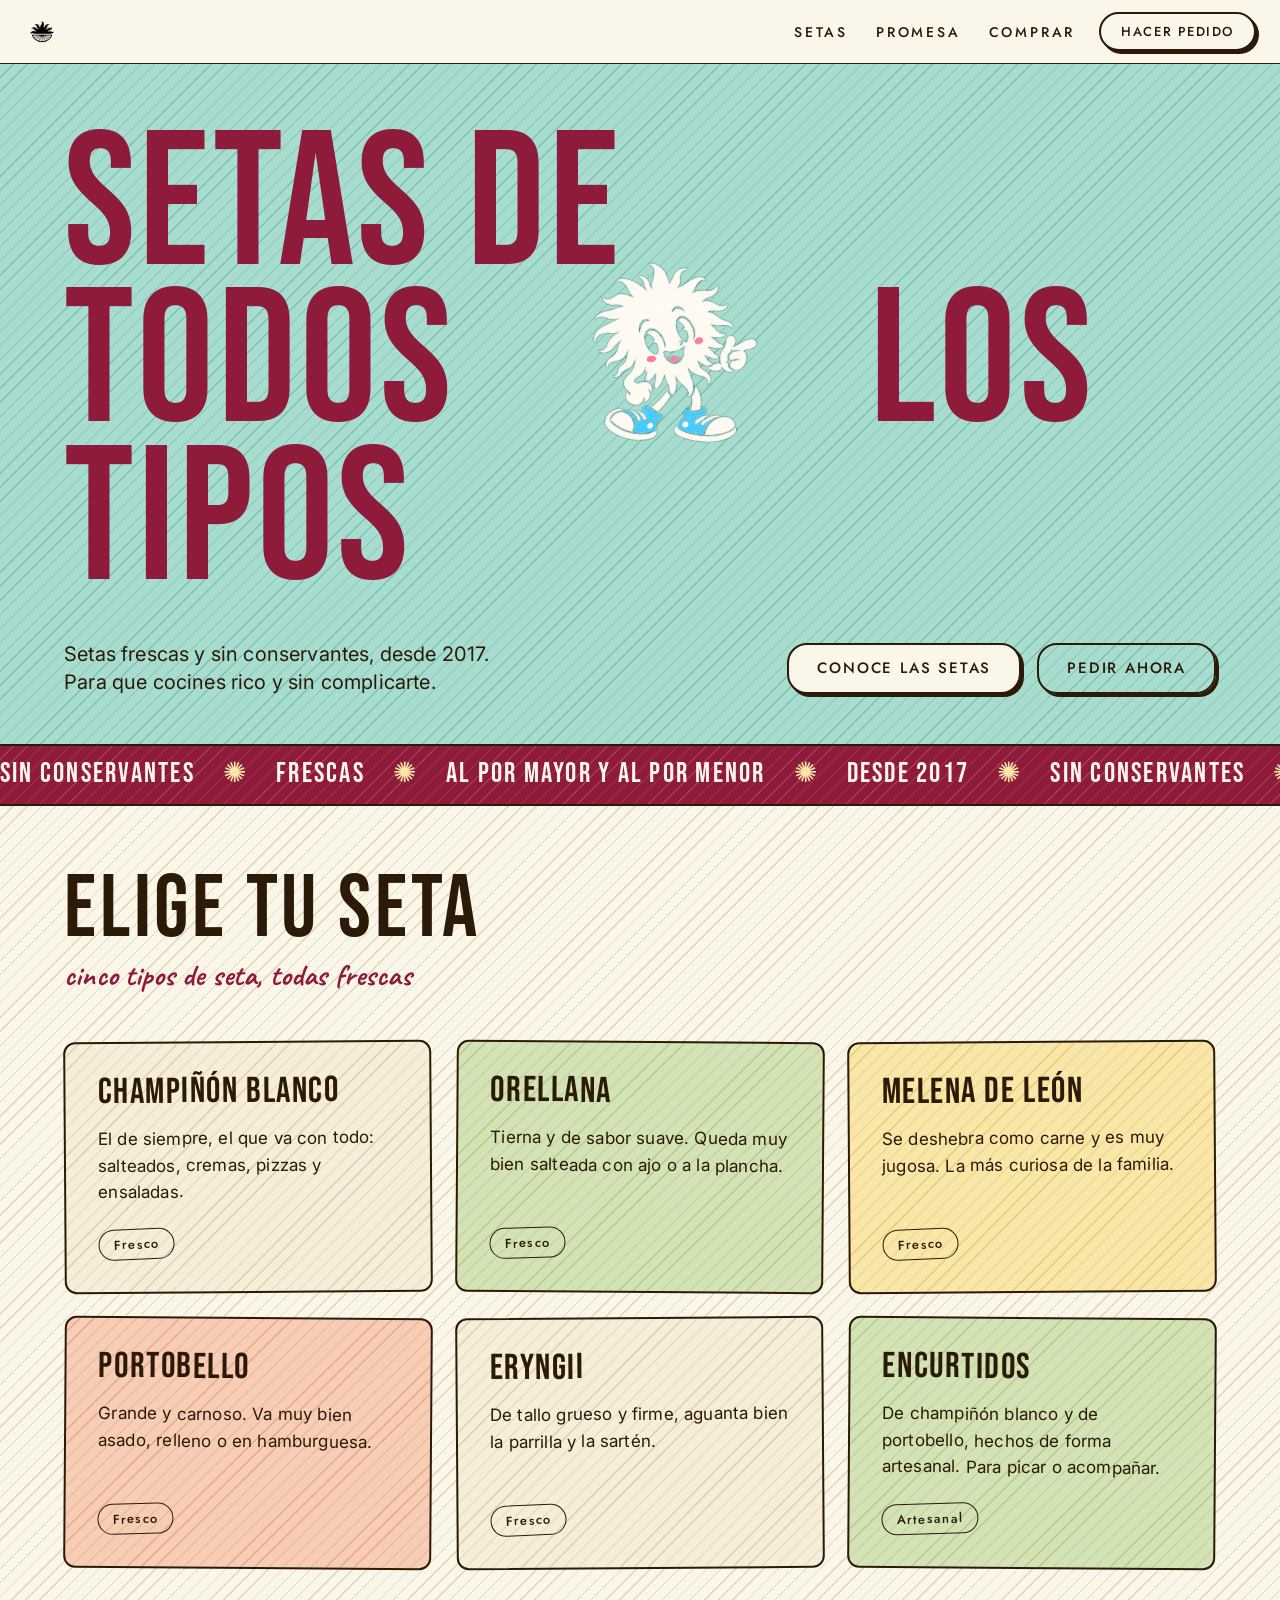
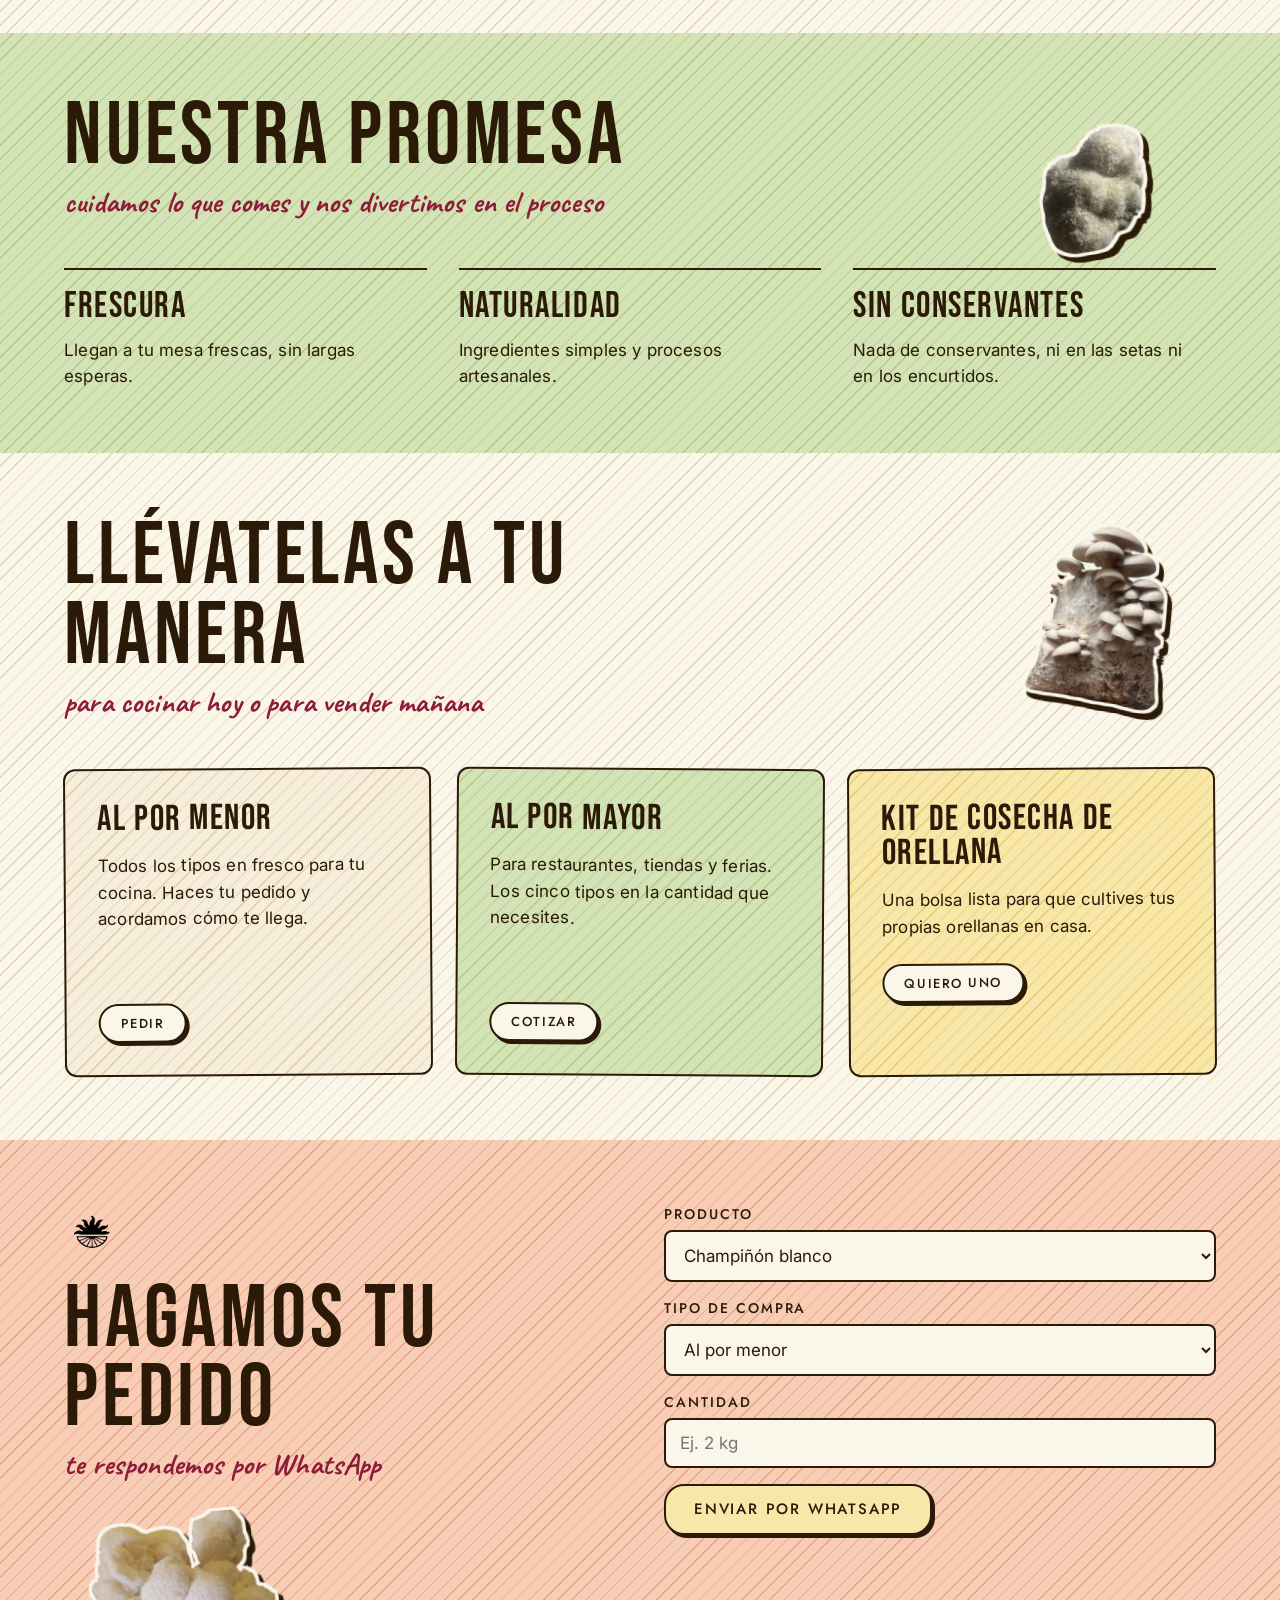
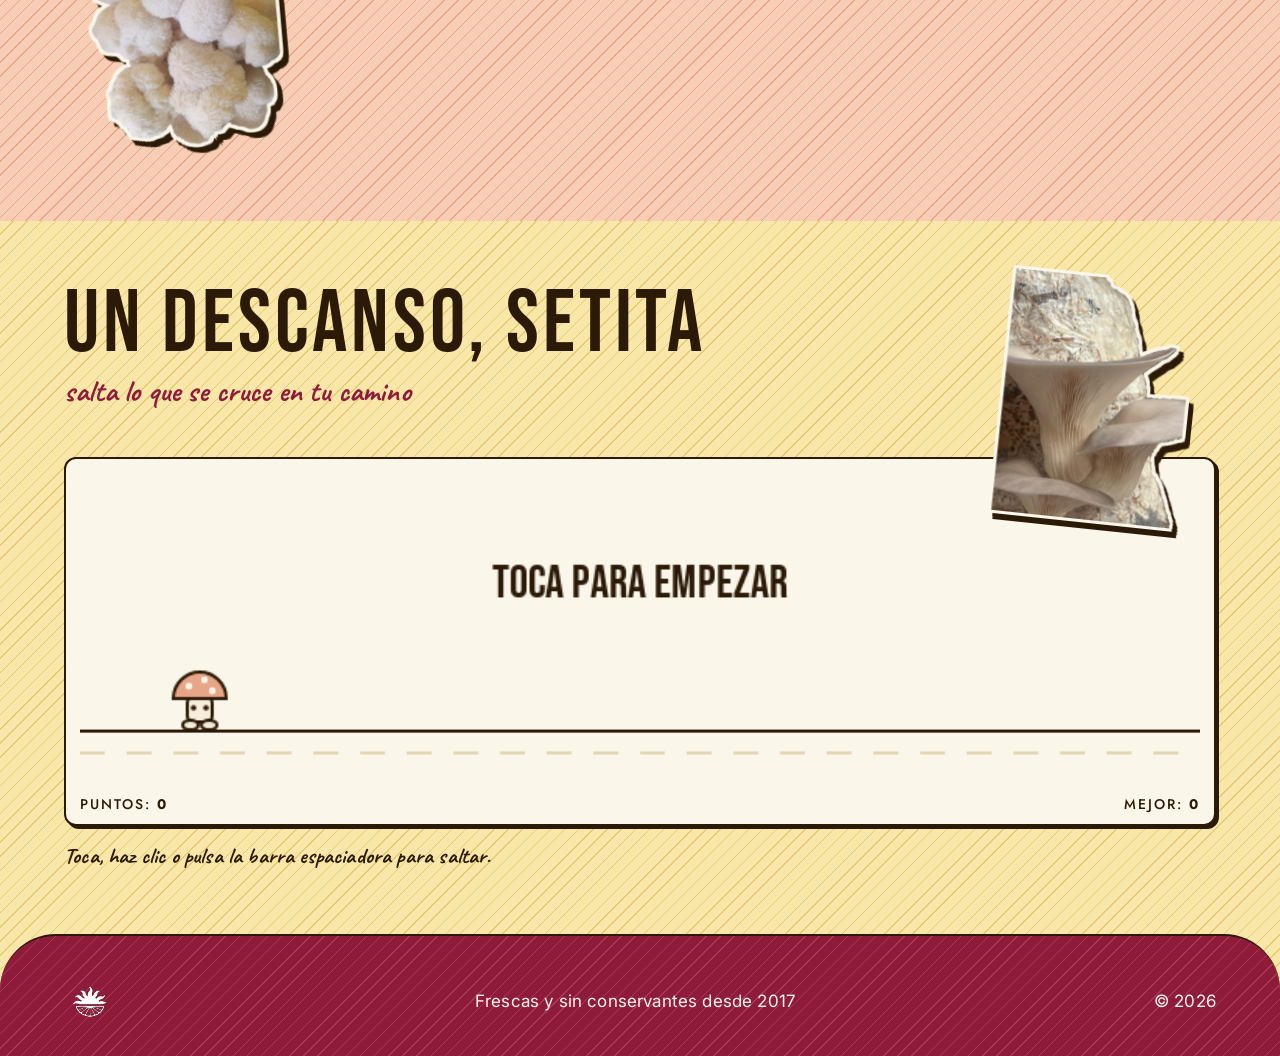
==== commit 8ba2bc5c: "Add files via upload" ====
--- a/index.html
+++ b/index.html
@@ -27,7 +27,6 @@
 
 <section class="hero bg-menta">
   <div class="wrap">
-    <img class="sticker st-1" src="sticker1.png" alt="Setas frescas de Juaica">
     <h1 class="tagline" aria-label="Setas de todos los tipos">
       <span class="l">Setas de</span>
       <span class="l">todos <span class="slot"><img data-leon src="leon.svg" alt=""></span> los</span>
@@ -130,6 +129,7 @@
 
 <section id="juego" class="sec bg-mantequilla">
   <div class="wrap">
+    <img class="sticker st-1" src="sticker1.png" alt="Setas frescas de Juaica" loading="lazy">
     <header class="sec-head">
       <h2>Un descanso, setita</h2>
       <p class="script">salta lo que se cruce en tu camino</p>
--- a/styles.css
+++ b/styles.css
@@ -19,15 +19,15 @@
 a{color:inherit}
 .wrap{max-width:1200px;margin:0 auto;padding:0 24px}
 
-/* fondos sólidos con micelio: trazos curvos del mismo tono */
-[class*="bg-"]{background-color:var(--bg,var(--crema));background-image:var(--pat);background-size:220px 220px}
-.bg-crema{--bg:#fbf6ea;--pat:url("data:image/svg+xml,<svg xmlns='http://www.w3.org/2000/svg' width='220' height='220' viewBox='0 0 200 200' fill='none' stroke='%23e3d6b4' stroke-width='1.8' stroke-linecap='round'><path d='M0 60C40 30 70 90 110 60S170 40 200 60'/><path d='M100 0C80 40 130 70 100 110S80 170 100 200'/><path d='M110 60C130 80 150 75 165 100'/><path d='M100 110C70 120 45 110 30 140'/><path d='M82 158C62 168 52 186 36 200'/><path d='M36 0C40 10 48 12 52 26'/><path d='M150 76C158 60 172 58 184 66'/><circle cx='165' cy='100' r='3' fill='%23e3d6b4'/><circle cx='30' cy='140' r='3' fill='%23e3d6b4'/><circle cx='52' cy='26' r='2.5' fill='%23e3d6b4'/><circle cx='184' cy='66' r='2.5' fill='%23e3d6b4'/></svg>")}
-.bg-crema2{--bg:#f6eedb;--pat:url("data:image/svg+xml,<svg xmlns='http://www.w3.org/2000/svg' width='220' height='220' viewBox='0 0 200 200' fill='none' stroke='%23dccea8' stroke-width='1.8' stroke-linecap='round'><path d='M0 60C40 30 70 90 110 60S170 40 200 60'/><path d='M100 0C80 40 130 70 100 110S80 170 100 200'/><path d='M110 60C130 80 150 75 165 100'/><path d='M100 110C70 120 45 110 30 140'/><path d='M82 158C62 168 52 186 36 200'/><path d='M36 0C40 10 48 12 52 26'/><path d='M150 76C158 60 172 58 184 66'/><circle cx='165' cy='100' r='3' fill='%23dccea8'/><circle cx='30' cy='140' r='3' fill='%23dccea8'/><circle cx='52' cy='26' r='2.5' fill='%23dccea8'/><circle cx='184' cy='66' r='2.5' fill='%23dccea8'/></svg>")}
-.bg-menta{--bg:#a8dccf;--pat:url("data:image/svg+xml,<svg xmlns='http://www.w3.org/2000/svg' width='220' height='220' viewBox='0 0 200 200' fill='none' stroke='%237cc3b0' stroke-width='1.8' stroke-linecap='round'><path d='M0 60C40 30 70 90 110 60S170 40 200 60'/><path d='M100 0C80 40 130 70 100 110S80 170 100 200'/><path d='M110 60C130 80 150 75 165 100'/><path d='M100 110C70 120 45 110 30 140'/><path d='M82 158C62 168 52 186 36 200'/><path d='M36 0C40 10 48 12 52 26'/><path d='M150 76C158 60 172 58 184 66'/><circle cx='165' cy='100' r='3' fill='%237cc3b0'/><circle cx='30' cy='140' r='3' fill='%237cc3b0'/><circle cx='52' cy='26' r='2.5' fill='%237cc3b0'/><circle cx='184' cy='66' r='2.5' fill='%237cc3b0'/></svg>")}
-.bg-vino{--bg:#8e1b3a;--pat:url("data:image/svg+xml,<svg xmlns='http://www.w3.org/2000/svg' width='220' height='220' viewBox='0 0 200 200' fill='none' stroke='%23a93756' stroke-width='1.8' stroke-linecap='round'><path d='M0 60C40 30 70 90 110 60S170 40 200 60'/><path d='M100 0C80 40 130 70 100 110S80 170 100 200'/><path d='M110 60C130 80 150 75 165 100'/><path d='M100 110C70 120 45 110 30 140'/><path d='M82 158C62 168 52 186 36 200'/><path d='M36 0C40 10 48 12 52 26'/><path d='M150 76C158 60 172 58 184 66'/><circle cx='165' cy='100' r='3' fill='%23a93756'/><circle cx='30' cy='140' r='3' fill='%23a93756'/><circle cx='52' cy='26' r='2.5' fill='%23a93756'/><circle cx='184' cy='66' r='2.5' fill='%23a93756'/></svg>");color:var(--crema)}
-.bg-pistacho{--bg:#d4e3b6;--pat:url("data:image/svg+xml,<svg xmlns='http://www.w3.org/2000/svg' width='220' height='220' viewBox='0 0 200 200' fill='none' stroke='%23b3c98a' stroke-width='1.8' stroke-linecap='round'><path d='M0 60C40 30 70 90 110 60S170 40 200 60'/><path d='M100 0C80 40 130 70 100 110S80 170 100 200'/><path d='M110 60C130 80 150 75 165 100'/><path d='M100 110C70 120 45 110 30 140'/><path d='M82 158C62 168 52 186 36 200'/><path d='M36 0C40 10 48 12 52 26'/><path d='M150 76C158 60 172 58 184 66'/><circle cx='165' cy='100' r='3' fill='%23b3c98a'/><circle cx='30' cy='140' r='3' fill='%23b3c98a'/><circle cx='52' cy='26' r='2.5' fill='%23b3c98a'/><circle cx='184' cy='66' r='2.5' fill='%23b3c98a'/></svg>")}
-.bg-mantequilla{--bg:#f8e7a8;--pat:url("data:image/svg+xml,<svg xmlns='http://www.w3.org/2000/svg' width='220' height='220' viewBox='0 0 200 200' fill='none' stroke='%23e4cb74' stroke-width='1.8' stroke-linecap='round'><path d='M0 60C40 30 70 90 110 60S170 40 200 60'/><path d='M100 0C80 40 130 70 100 110S80 170 100 200'/><path d='M110 60C130 80 150 75 165 100'/><path d='M100 110C70 120 45 110 30 140'/><path d='M82 158C62 168 52 186 36 200'/><path d='M36 0C40 10 48 12 52 26'/><path d='M150 76C158 60 172 58 184 66'/><circle cx='165' cy='100' r='3' fill='%23e4cb74'/><circle cx='30' cy='140' r='3' fill='%23e4cb74'/><circle cx='52' cy='26' r='2.5' fill='%23e4cb74'/><circle cx='184' cy='66' r='2.5' fill='%23e4cb74'/></svg>")}
-.bg-durazno{--bg:#f7cdb5;--pat:url("data:image/svg+xml,<svg xmlns='http://www.w3.org/2000/svg' width='220' height='220' viewBox='0 0 200 200' fill='none' stroke='%23e8a688' stroke-width='1.8' stroke-linecap='round'><path d='M0 60C40 30 70 90 110 60S170 40 200 60'/><path d='M100 0C80 40 130 70 100 110S80 170 100 200'/><path d='M110 60C130 80 150 75 165 100'/><path d='M100 110C70 120 45 110 30 140'/><path d='M82 158C62 168 52 186 36 200'/><path d='M36 0C40 10 48 12 52 26'/><path d='M150 76C158 60 172 58 184 66'/><circle cx='165' cy='100' r='3' fill='%23e8a688'/><circle cx='30' cy='140' r='3' fill='%23e8a688'/><circle cx='52' cy='26' r='2.5' fill='%23e8a688'/><circle cx='184' cy='66' r='2.5' fill='%23e8a688'/></svg>")}
+/* fondos sólidos con líneas finas del mismo tono, con un poco de contraste */
+[class*="bg-"]{background-color:var(--bg,var(--crema));background-image:repeating-linear-gradient(135deg,transparent 0 9px,var(--ln) 9px 10px)}
+.bg-crema{--bg:#fbf6ea;--ln:#e3d6b4}
+.bg-crema2{--bg:#f6eedb;--ln:#dccea8}
+.bg-menta{--bg:#a8dccf;--ln:#7cc3b0}
+.bg-vino{--bg:#8e1b3a;--ln:#a93756;color:var(--crema)}
+.bg-pistacho{--bg:#d4e3b6;--ln:#b3c98a}
+.bg-mantequilla{--bg:#f8e7a8;--ln:#e4cb74}
+.bg-durazno{--bg:#f7cdb5;--ln:#e8a688}
 
 /* tipografía (referencia Pa'lais) */
 h1,h2,h3{font-family:var(--f-display);font-weight:400;text-transform:uppercase;letter-spacing:.043em}
@@ -57,11 +57,11 @@
 
 /* hero (referencia Flying Papers: titular que se come el viewport) */
 .hero{padding:var(--gap) 0 48px;overflow:hidden}
-.tagline{font-size:clamp(64px,15vw,220px);line-height:.82;letter-spacing:.02em;color:var(--vino);text-align:left}
+.tagline{font-size:clamp(64px,15vw,205px);line-height:.82;letter-spacing:.02em;color:var(--vino);text-align:left}
 .tagline .l{display:block;position:relative;z-index:1;white-space:nowrap}
 .tagline .l:nth-child(2){z-index:2}
-.slot{display:inline-block;position:relative;width:1.55em;height:.7em;vertical-align:baseline}
-.slot img{position:absolute;left:50%;top:50%;height:1.5em;width:auto;max-width:none;transform:translate(-50%,-50%) rotate(-4deg)}
+.slot{display:inline-block;position:relative;width:1.8em;height:.7em;vertical-align:baseline}
+.slot img{position:absolute;left:50%;top:50%;height:1.75em;width:auto;max-width:none;transform:translate(-50%,-50%) rotate(-4deg)}
 .hero-foot{display:flex;flex-wrap:wrap;gap:24px 48px;align-items:center;justify-content:space-between;margin-top:40px}
 .hero-copy{max-width:34ch;font-size:20px;line-height:1.4}
 .hero-actions{display:flex;gap:16px;flex-wrap:wrap}
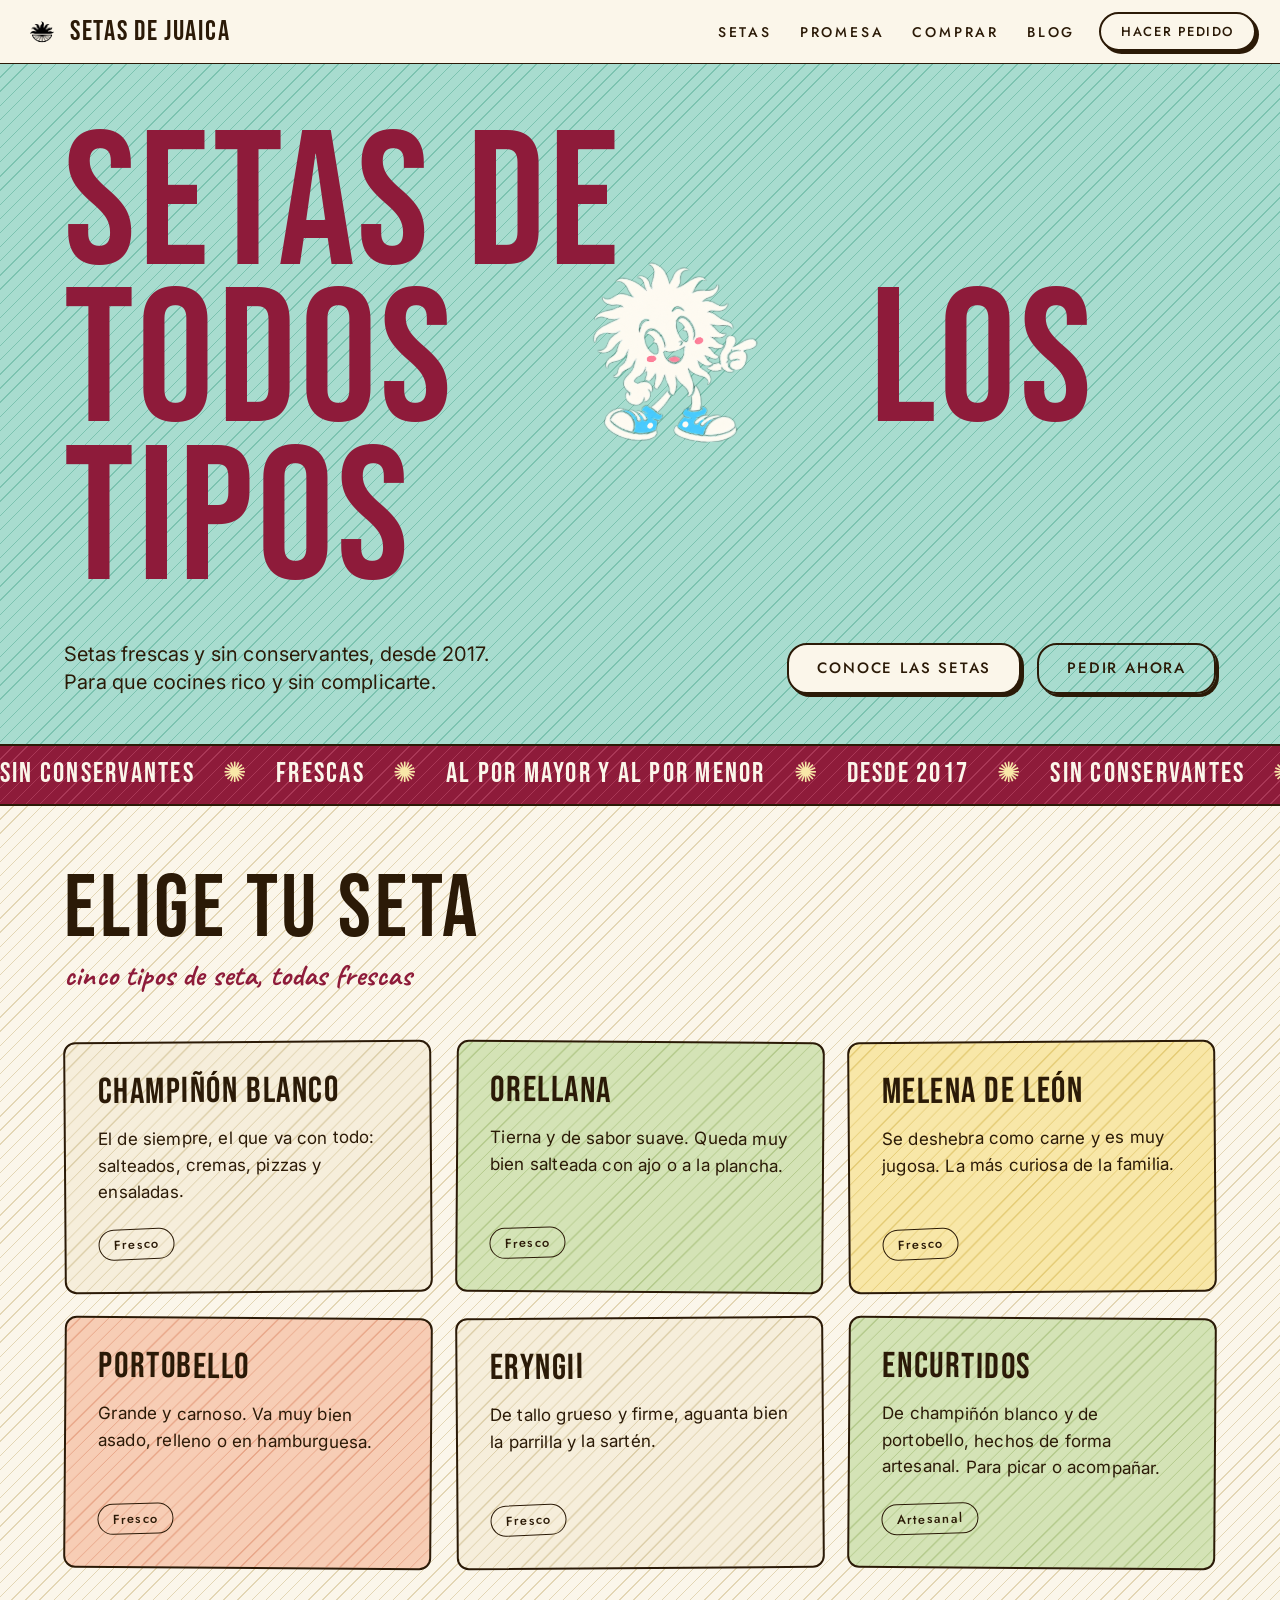
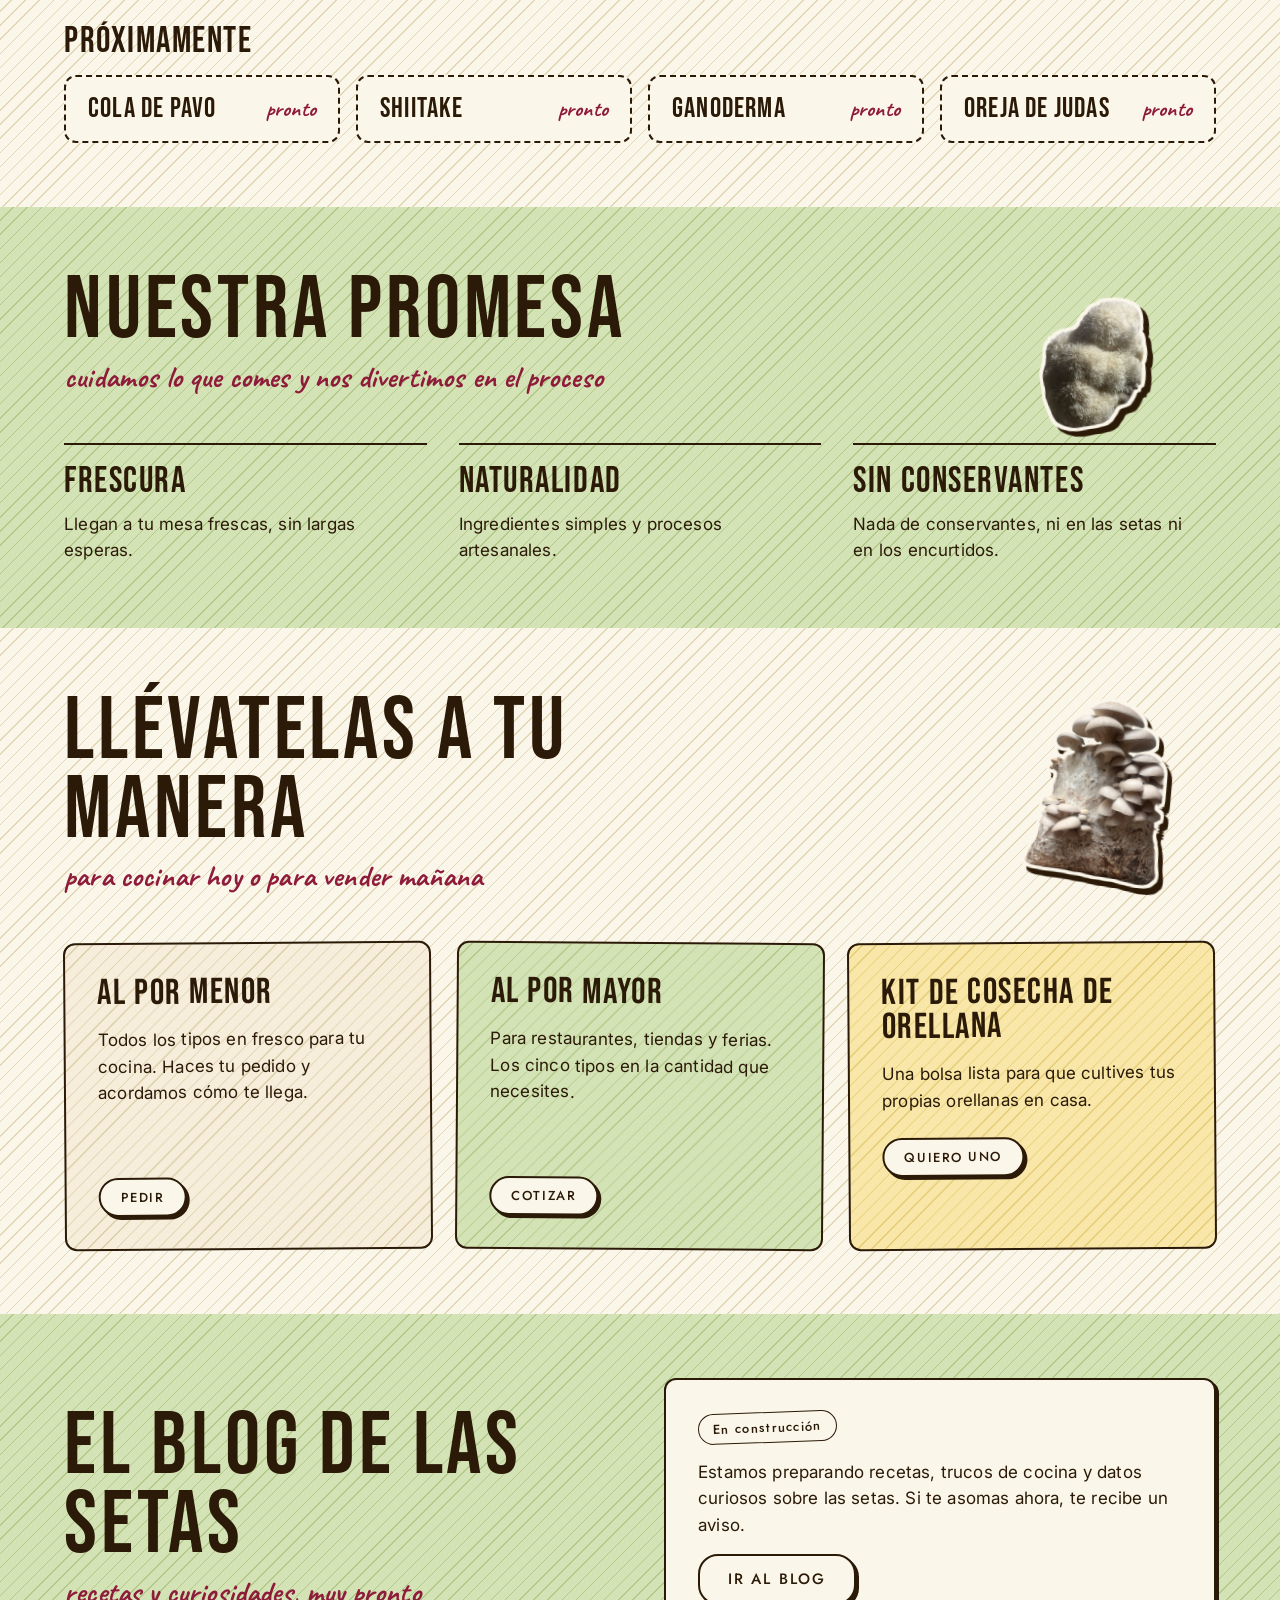
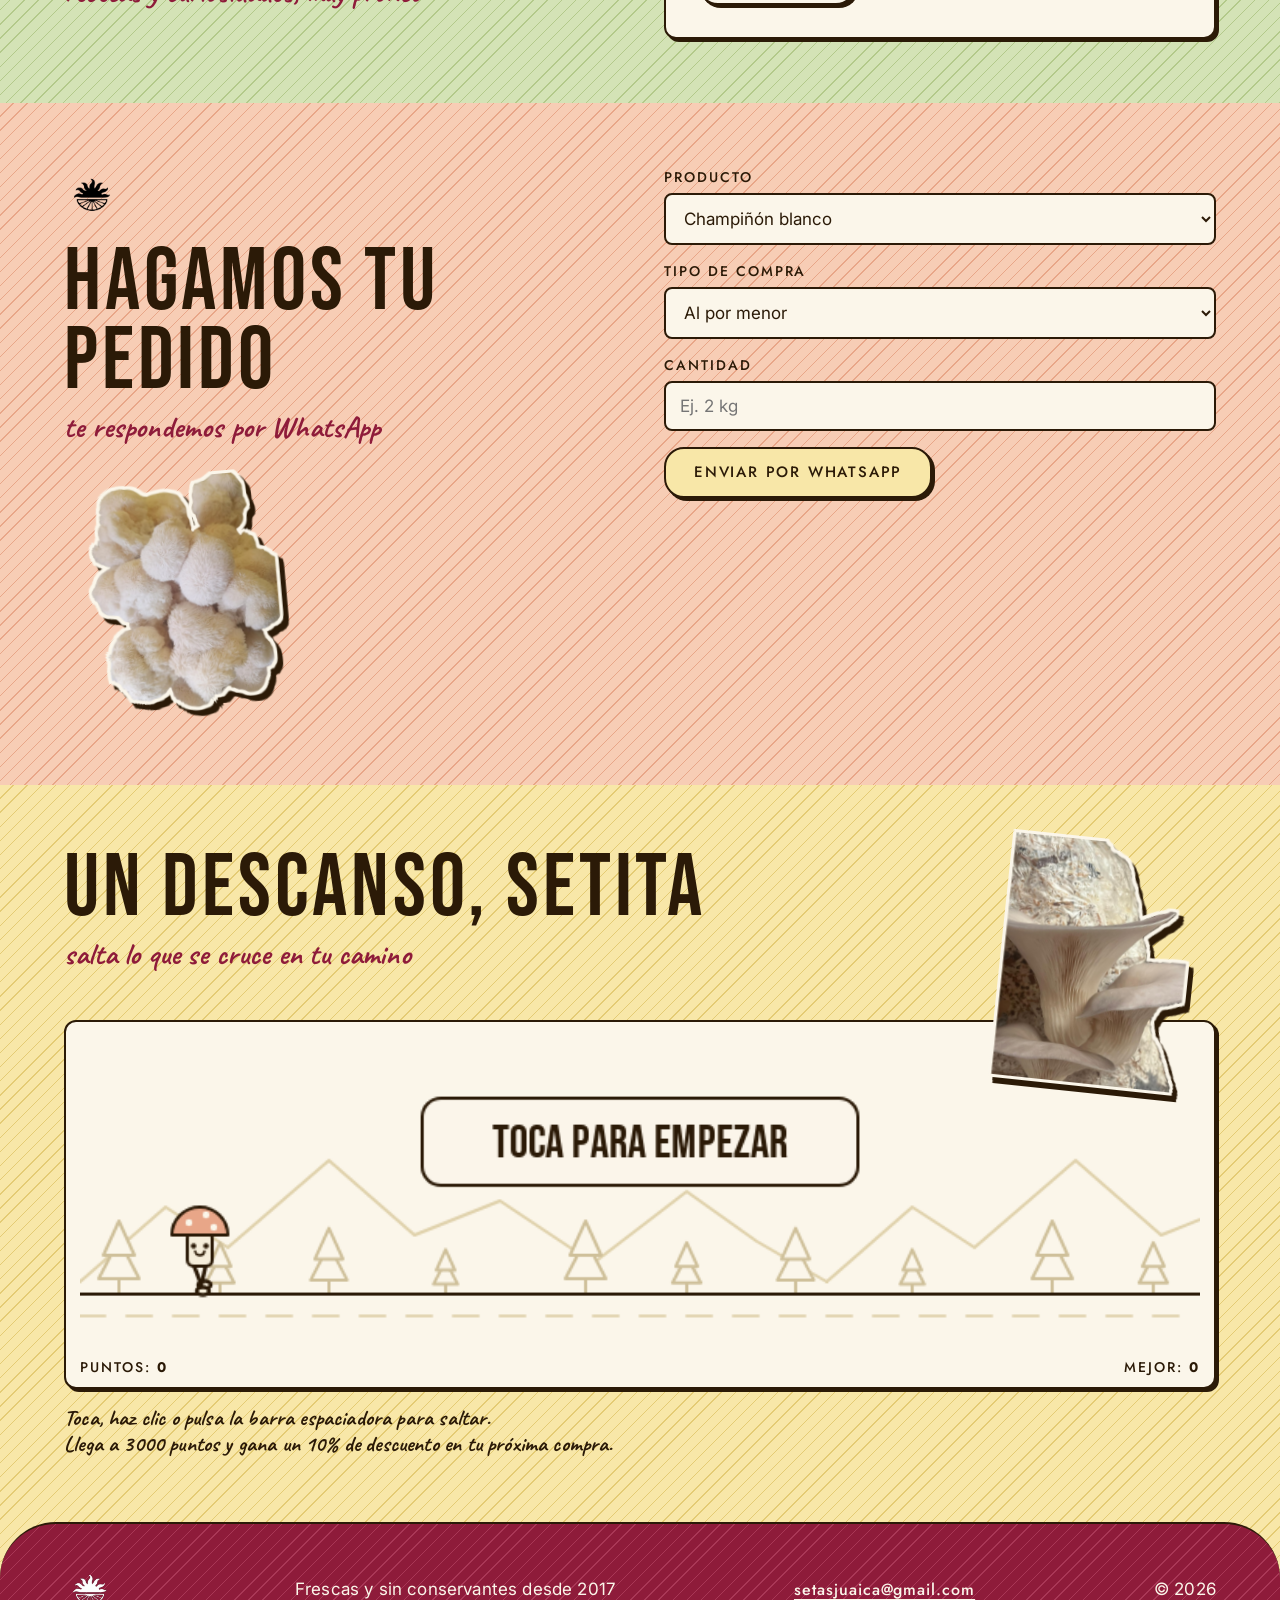
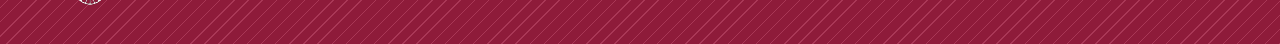
==== commit 710f0344: "Add files via upload" ====
--- a/index.html
+++ b/index.html
@@ -13,11 +13,12 @@
 <body>
 
 <header class="top">
-  <a class="brand" href="#inicio" aria-label="Setas de Juaica, inicio"><img class="logo" src="logosetas.svg" alt="Setas de Juaica"></a>
+  <a class="brand" href="#inicio" aria-label="Setas de Juaica, inicio"><img class="logo" src="logosetas.svg" alt=""><span>Setas de Juaica</span></a>
   <nav id="nav" class="nav" aria-label="Principal">
     <a href="#setas">Setas</a>
     <a href="#promesa">Promesa</a>
     <a href="#comprar">Comprar</a>
+    <a href="#blog">Blog</a>
   </nav>
   <a class="btn btn-sm" href="#pedido">Hacer pedido</a>
   <button class="burger" aria-expanded="false" aria-controls="nav" aria-label="Abrir menú"><span></span><span></span></button>
@@ -64,6 +65,13 @@
       <article class="card bg-crema2"><h3>Eryngii</h3><p>De tallo grueso y firme, aguanta bien la parrilla y la sartén.</p><span class="tag">Fresco</span></article>
       <article class="card bg-pistacho"><h3>Encurtidos</h3><p>De champiñón blanco y de portobello, hechos de forma artesanal. Para picar o acompañar.</p><span class="tag">Artesanal</span></article>
     </div>
+    <h3 class="soon-title">Próximamente</h3>
+    <div class="soon">
+      <div class="soon-item"><strong>Cola de pavo</strong><span>pronto</span></div>
+      <div class="soon-item"><strong>Shiitake</strong><span>pronto</span></div>
+      <div class="soon-item"><strong>Ganoderma</strong><span>pronto</span></div>
+      <div class="soon-item"><strong>Oreja de judas</strong><span>pronto</span></div>
+    </div>
   </div>
 </section>
 
@@ -96,6 +104,20 @@
         <img class="peek peek-2" data-leon src="leon2.svg" alt="">
         <h3>Kit de cosecha de orellana</h3><p>Una bolsa lista para que cultives tus propias orellanas en casa.</p><a class="btn btn-sm" href="#pedido">Quiero uno</a>
       </article>
+    </div>
+  </div>
+</section>
+
+<section id="blog" class="sec bg-pistacho">
+  <div class="wrap blog">
+    <div>
+      <h2>El blog de las setas</h2>
+      <p class="script">recetas y curiosidades, muy pronto</p>
+    </div>
+    <div class="blog-card">
+      <span class="tag">En construcción</span>
+      <p>Estamos preparando recetas, trucos de cocina y datos curiosos sobre las setas. Si te asomas ahora, te recibe un aviso.</p>
+      <a class="btn" href="https://blog.setasdejuaica.com" target="_blank" rel="noopener">Ir al blog</a>
     </div>
   </div>
 </section>
@@ -138,7 +160,7 @@
       <canvas id="game" width="720" height="200" role="img" aria-label="Minijuego: una seta que salta obstáculos de cocina"></canvas>
       <div class="game-hud"><span>Puntos: <b id="score">0</b></span><span>Mejor: <b id="best">0</b></span></div>
     </div>
-    <p class="game-hint">Toca, haz clic o pulsa la barra espaciadora para saltar.</p>
+    <p class="game-hint">Toca, haz clic o pulsa la barra espaciadora para saltar.<br>Llega a 3000 puntos y gana un 10% de descuento en tu próxima compra.</p>
   </div>
 </section>
 
@@ -148,6 +170,7 @@
   <div class="wrap foot-in">
     <img class="logo logo-foot" src="setaslog.svg" alt="Setas de Juaica">
     <span>Frescas y sin conservantes desde 2017</span>
+    <a class="foot-mail" href="mailto:setasjuaica@gmail.com">setasjuaica@gmail.com</a>
     <span>© <span id="year">2026</span></span>
   </div>
 </footer>
--- a/styles.css
+++ b/styles.css
@@ -119,16 +119,28 @@
 .foot strong{font:400 32px var(--f-display);letter-spacing:.06em;text-transform:uppercase}
 
 /* logos */
+.brand{display:flex;align-items:center;gap:10px}
 .brand img{display:block;height:36px;width:auto}
 .logo-sec{height:56px;width:auto;margin-bottom:20px;display:block}
 .logo-foot{height:52px;width:auto}
+
+/* próximamente, blog y contacto */
+.soon-title{margin:56px 0 16px}
+.soon{display:grid;grid-template-columns:repeat(auto-fit,minmax(220px,1fr));gap:16px}
+.soon-item{display:flex;justify-content:space-between;align-items:center;gap:12px;padding:18px 22px;border:2px dashed var(--cocoa);border-radius:12px;background:var(--crema)}
+.soon-item strong{font:400 28px/1 var(--f-display);letter-spacing:.043em;text-transform:uppercase}
+.soon-item span{font:700 22px var(--f-script);color:var(--vino)}
+.blog{display:grid;grid-template-columns:1fr 1fr;gap:48px;align-items:center}
+.blog-card{display:flex;flex-direction:column;align-items:flex-start;gap:16px;padding:var(--pad);background:var(--crema);border:2px solid var(--cocoa);border-radius:12px;box-shadow:3px 3px 0 var(--cocoa)}
+.blog-card .tag{margin-top:0}
+.foot-mail{color:var(--crema);font:500 16px var(--f-label);letter-spacing:.06em;text-underline-offset:4px}
 
 /* minijuego */
 #juego{padding-bottom:calc(var(--gap) + 56px)}
 .game-card{background:var(--crema);border:2px solid var(--cocoa);border-radius:12px;padding:14px 14px 10px;box-shadow:3px 3px 0 var(--cocoa)}
 #game{display:block;width:100%;height:auto;cursor:pointer;touch-action:manipulation;border-radius:8px}
 .game-hud{display:flex;justify-content:space-between;font:500 14px var(--f-label);letter-spacing:.14em;text-transform:uppercase;padding-top:10px}
-.game-hint{margin-top:16px;font:700 22px var(--f-script)}
+.game-hint{margin-top:16px;font:700 22px/1.2 var(--f-script)}
 
 @media (max-width:760px){
   .nav{position:absolute;top:100%;left:0;right:0;flex-direction:column;gap:0;background:var(--crema);border-bottom:1.5px solid var(--cocoa);display:none}
@@ -136,7 +148,7 @@
   .nav a{padding:16px 24px}
   .burger{display:block}
   .top .btn-sm{display:none}
-  .order{grid-template-columns:1fr}
+  .order,.blog{grid-template-columns:1fr}
   .peek-1{width:110px}
   .sticker{position:static;display:block;width:150px;margin:0 0 20px}
 }
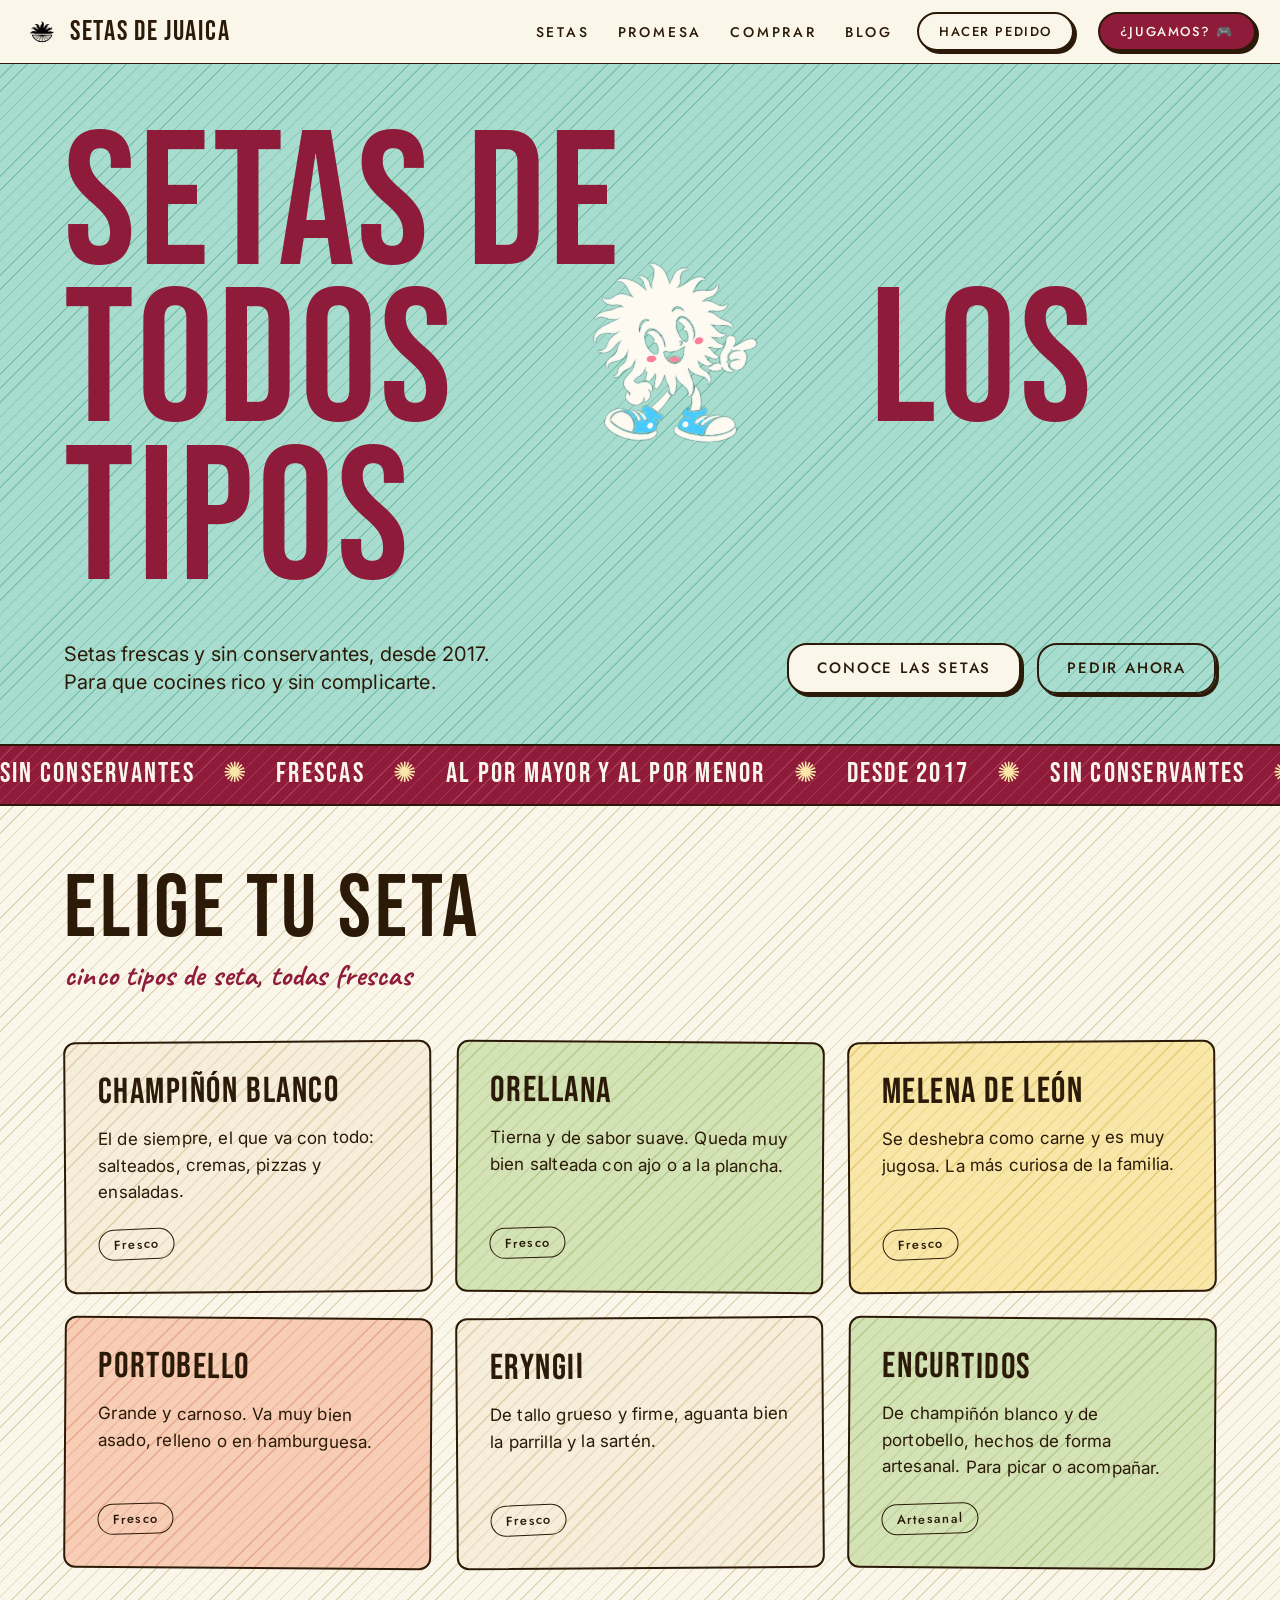
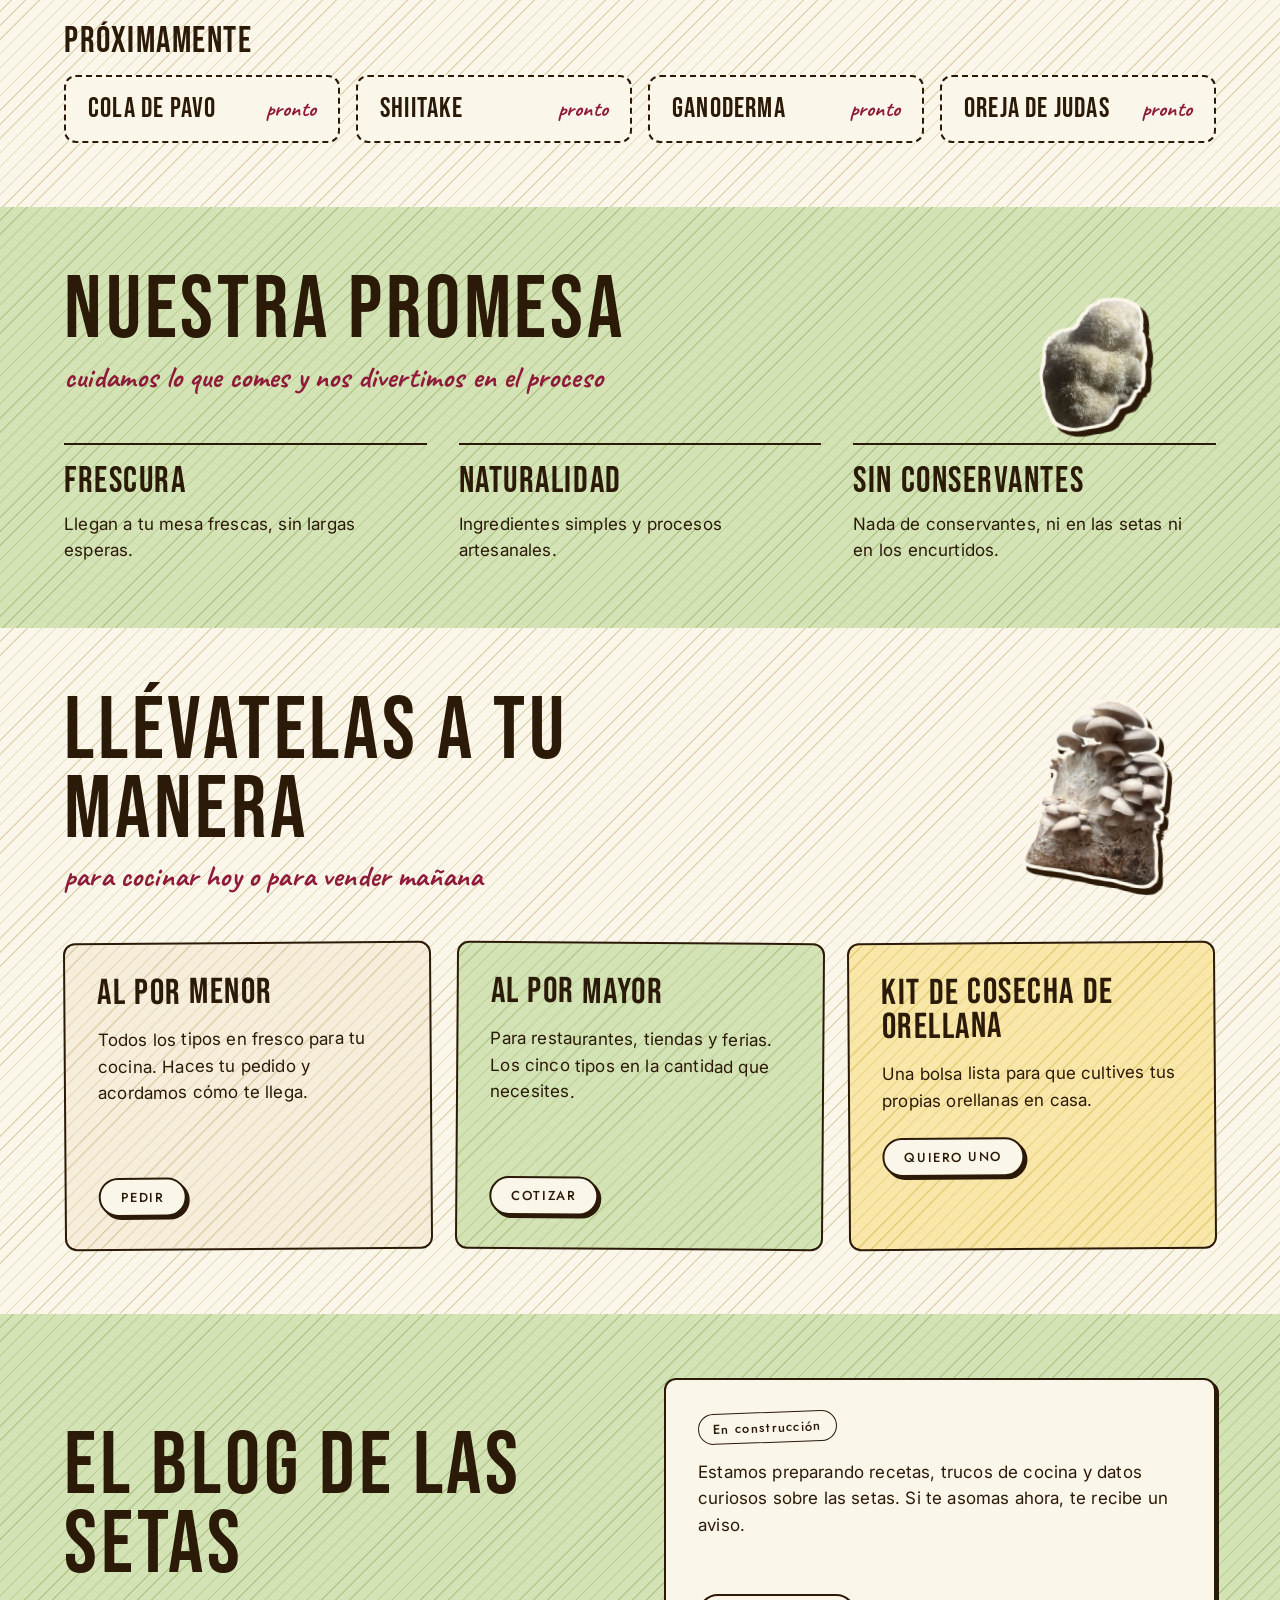
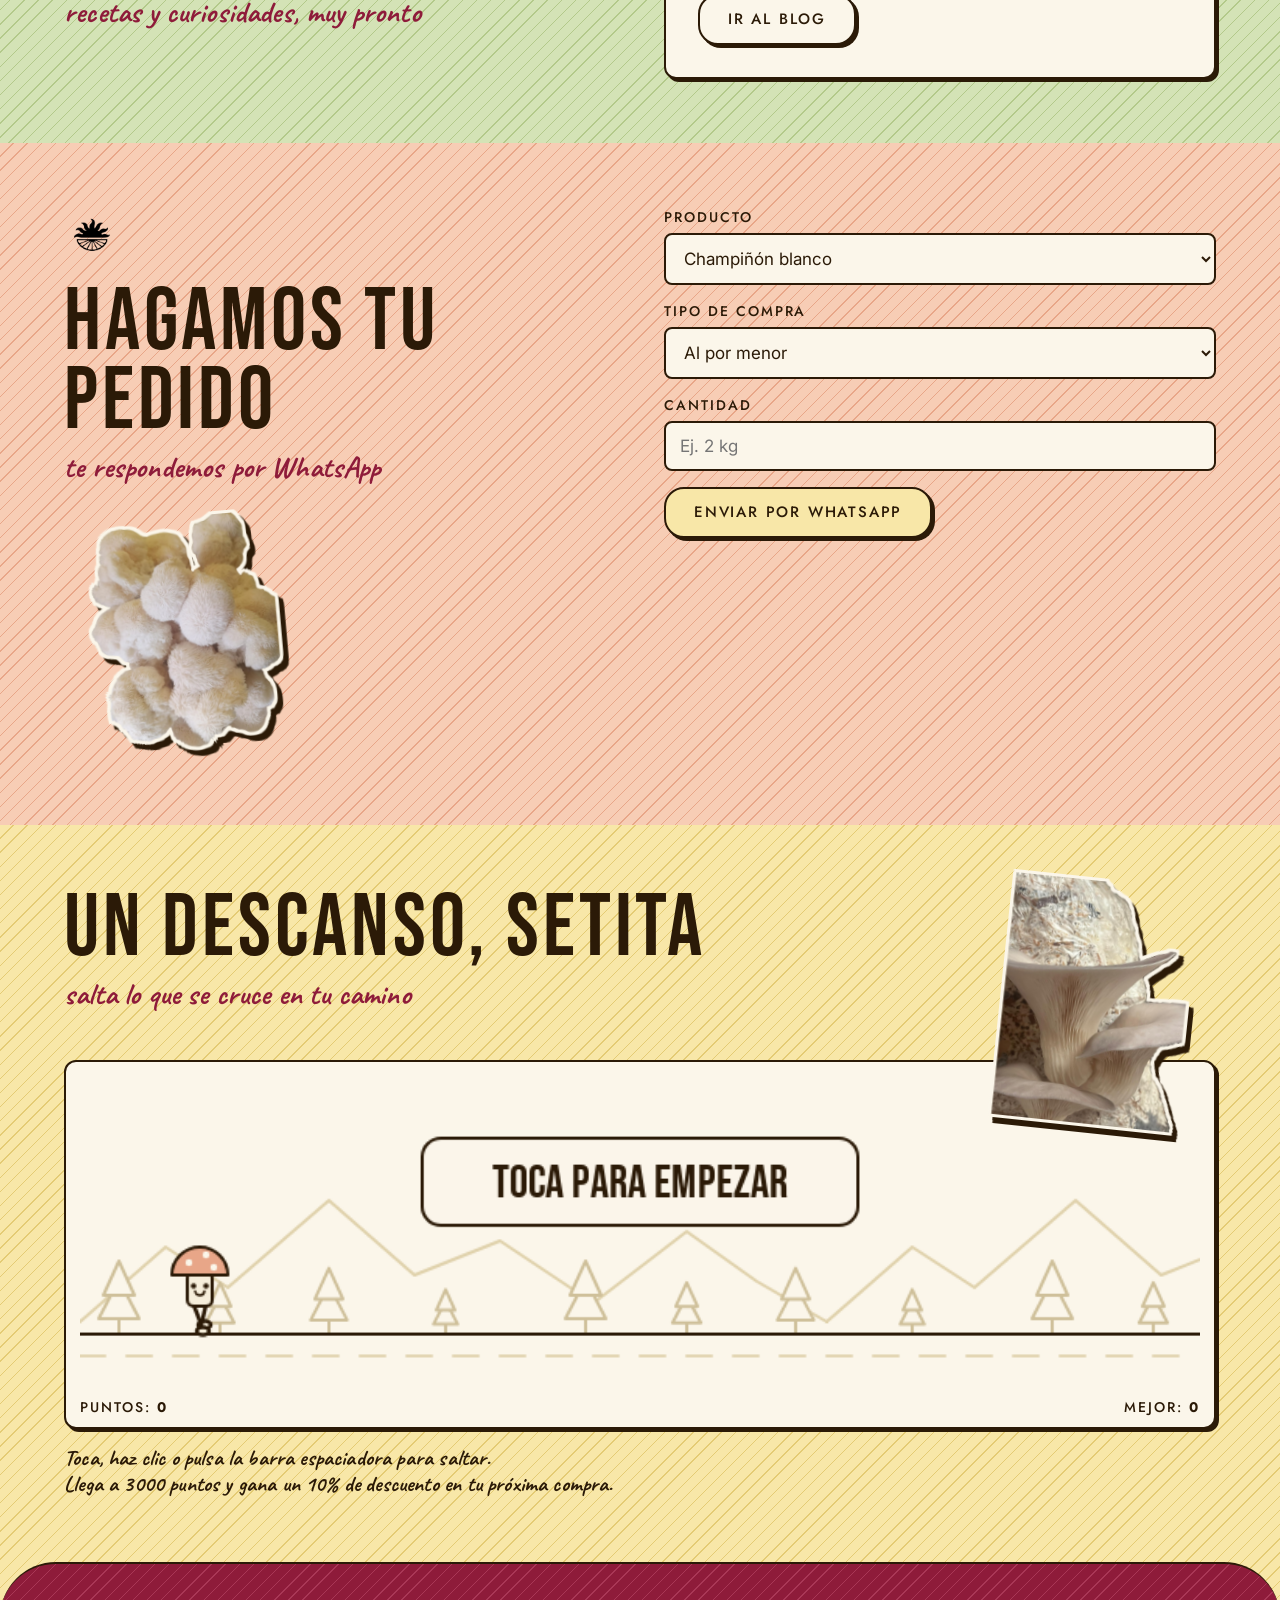
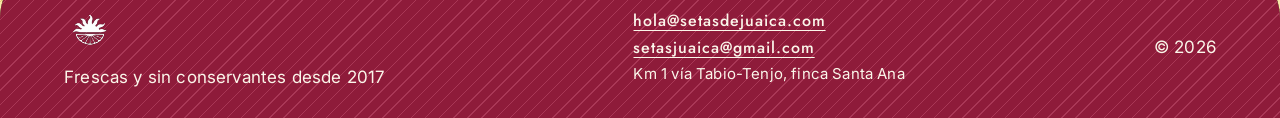
==== commit 1cf141cb: "Add files via upload" ====
--- a/index.html
+++ b/index.html
@@ -5,6 +5,7 @@
 <meta name="viewport" content="width=device-width, initial-scale=1">
 <title>Setas de Juaica | Setas frescas, sin conservantes</title>
 <meta name="description" content="Champiñón blanco, orellana, melena de león, portobello y eryngii. Frescas, naturales y sin conservantes desde 2017. Venta al por mayor y al por menor.">
+<link rel="icon" href="logosetas.svg" type="image/svg+xml">
 <link rel="preconnect" href="https://fonts.googleapis.com">
 <link rel="preconnect" href="https://fonts.gstatic.com" crossorigin>
 <link href="https://fonts.googleapis.com/css2?family=Bebas+Neue&family=Caveat:wght@500;700&family=Inter:wght@400;500&family=Jost:wght@400;500&display=swap" rel="stylesheet">
@@ -21,6 +22,7 @@
     <a href="#blog">Blog</a>
   </nav>
   <a class="btn btn-sm" href="#pedido">Hacer pedido</a>
+  <a class="btn btn-sm btn-game" href="#juego">¿Jugamos?<span aria-hidden="true"> 🎮</span></a>
   <button class="burger" aria-expanded="false" aria-controls="nav" aria-label="Abrir menú"><span></span><span></span></button>
 </header>
 
@@ -101,7 +103,6 @@
       <article class="card bg-crema2"><h3>Al por menor</h3><p>Todos los tipos en fresco para tu cocina. Haces tu pedido y acordamos cómo te llega.</p><a class="btn btn-sm" href="#pedido">Pedir</a></article>
       <article class="card bg-pistacho"><h3>Al por mayor</h3><p>Para restaurantes, tiendas y ferias. Los cinco tipos en la cantidad que necesites.</p><a class="btn btn-sm" href="#pedido">Cotizar</a></article>
       <article class="card kit bg-mantequilla">
-        <img class="peek peek-2" data-leon src="leon2.svg" alt="">
         <h3>Kit de cosecha de orellana</h3><p>Una bolsa lista para que cultives tus propias orellanas en casa.</p><a class="btn btn-sm" href="#pedido">Quiero uno</a>
       </article>
     </div>
@@ -117,7 +118,7 @@
     <div class="blog-card">
       <span class="tag">En construcción</span>
       <p>Estamos preparando recetas, trucos de cocina y datos curiosos sobre las setas. Si te asomas ahora, te recibe un aviso.</p>
-      <a class="btn" href="https://blog.setasdejuaica.com" target="_blank" rel="noopener">Ir al blog</a>
+      <span class="blog-cta"><img class="blog-leon" data-leon src="leon2.svg" alt=""><a class="btn" href="/blog/">Ir al blog</a></span>
     </div>
   </div>
 </section>
@@ -167,10 +168,17 @@
 </main>
 
 <footer class="foot bg-vino">
+  <img class="foot-leon" data-leon src="leon3.svg" alt="">
   <div class="wrap foot-in">
-    <img class="logo logo-foot" src="setaslog.svg" alt="Setas de Juaica">
-    <span>Frescas y sin conservantes desde 2017</span>
-    <a class="foot-mail" href="mailto:setasjuaica@gmail.com">setasjuaica@gmail.com</a>
+    <div class="foot-brand">
+      <img class="logo logo-foot" src="setaslog.svg" alt="Setas de Juaica">
+      <span>Frescas y sin conservantes desde 2017</span>
+    </div>
+    <address class="foot-contact">
+      <a class="foot-mail" href="mailto:hola@setasdejuaica.com">hola@setasdejuaica.com</a>
+      <a class="foot-mail" href="mailto:setasjuaica@gmail.com">setasjuaica@gmail.com</a>
+      <span>Km 1 vía Tabio-Tenjo, finca Santa Ana</span>
+    </address>
     <span>© <span id="year">2026</span></span>
   </div>
 </footer>
--- a/styles.css
+++ b/styles.css
@@ -135,6 +135,24 @@
 .blog-card .tag{margin-top:0}
 .foot-mail{color:var(--crema);font:500 16px var(--f-label);letter-spacing:.06em;text-underline-offset:4px}
 
+/* botón del juego, mascotas del blog y pie, contacto */
+.btn-game{background:var(--vino);color:var(--crema);animation:wiggle 6s ease-in-out infinite}
+.btn-game:hover{animation:none;transform:translate(-1px,-1px) rotate(-3deg)}
+@keyframes wiggle{0%,90%,100%{transform:rotate(0)}93%{transform:rotate(-4deg)}96%{transform:rotate(4deg)}}
+.blog-cta{position:relative;display:inline-block;margin-top:40px}
+.blog-leon{position:absolute;right:8px;bottom:100%;width:78px;height:auto;margin-bottom:-4px;pointer-events:none}
+.foot{position:relative}
+.foot-leon{position:absolute;right:7%;bottom:calc(100% - 2px);width:clamp(90px,10vw,130px);height:auto;z-index:3;pointer-events:none}
+.foot-brand{display:grid;gap:8px;justify-items:start}
+.foot-contact{font-style:normal;display:grid;gap:4px;font:400 15px/1.4 var(--f-body)}
+.blog-stage{background:#000;color:var(--crema);padding:var(--gap) 0 calc(var(--gap) + 56px)}
+.stage{display:grid;justify-items:center;text-align:center;gap:24px}
+.stage-leon{width:min(100%,760px);height:auto;display:block}
+.stage h1{font-size:clamp(44px,8vw,96px);line-height:.9;color:var(--crema)}
+.stage p{max-width:44ch;font-size:20px}
+.stage .btn{box-shadow:3px 3px 0 var(--mantequilla)}
+@media (prefers-reduced-motion:reduce){.btn-game{animation:none}}
+
 /* minijuego */
 #juego{padding-bottom:calc(var(--gap) + 56px)}
 .game-card{background:var(--crema);border:2px solid var(--cocoa);border-radius:12px;padding:14px 14px 10px;box-shadow:3px 3px 0 var(--cocoa)}
@@ -147,7 +165,10 @@
   .nav.open{display:flex}
   .nav a{padding:16px 24px}
   .burger{display:block}
-  .top .btn-sm{display:none}
+  .top .btn-sm:not(.btn-game){display:none}
+  .top{gap:10px;padding:10px 14px}
+  .brand span{font-size:22px}
+  .btn-game{padding:9px 14px;font-size:12px}
   .order,.blog{grid-template-columns:1fr}
   .peek-1{width:110px}
   .sticker{position:static;display:block;width:150px;margin:0 0 20px}
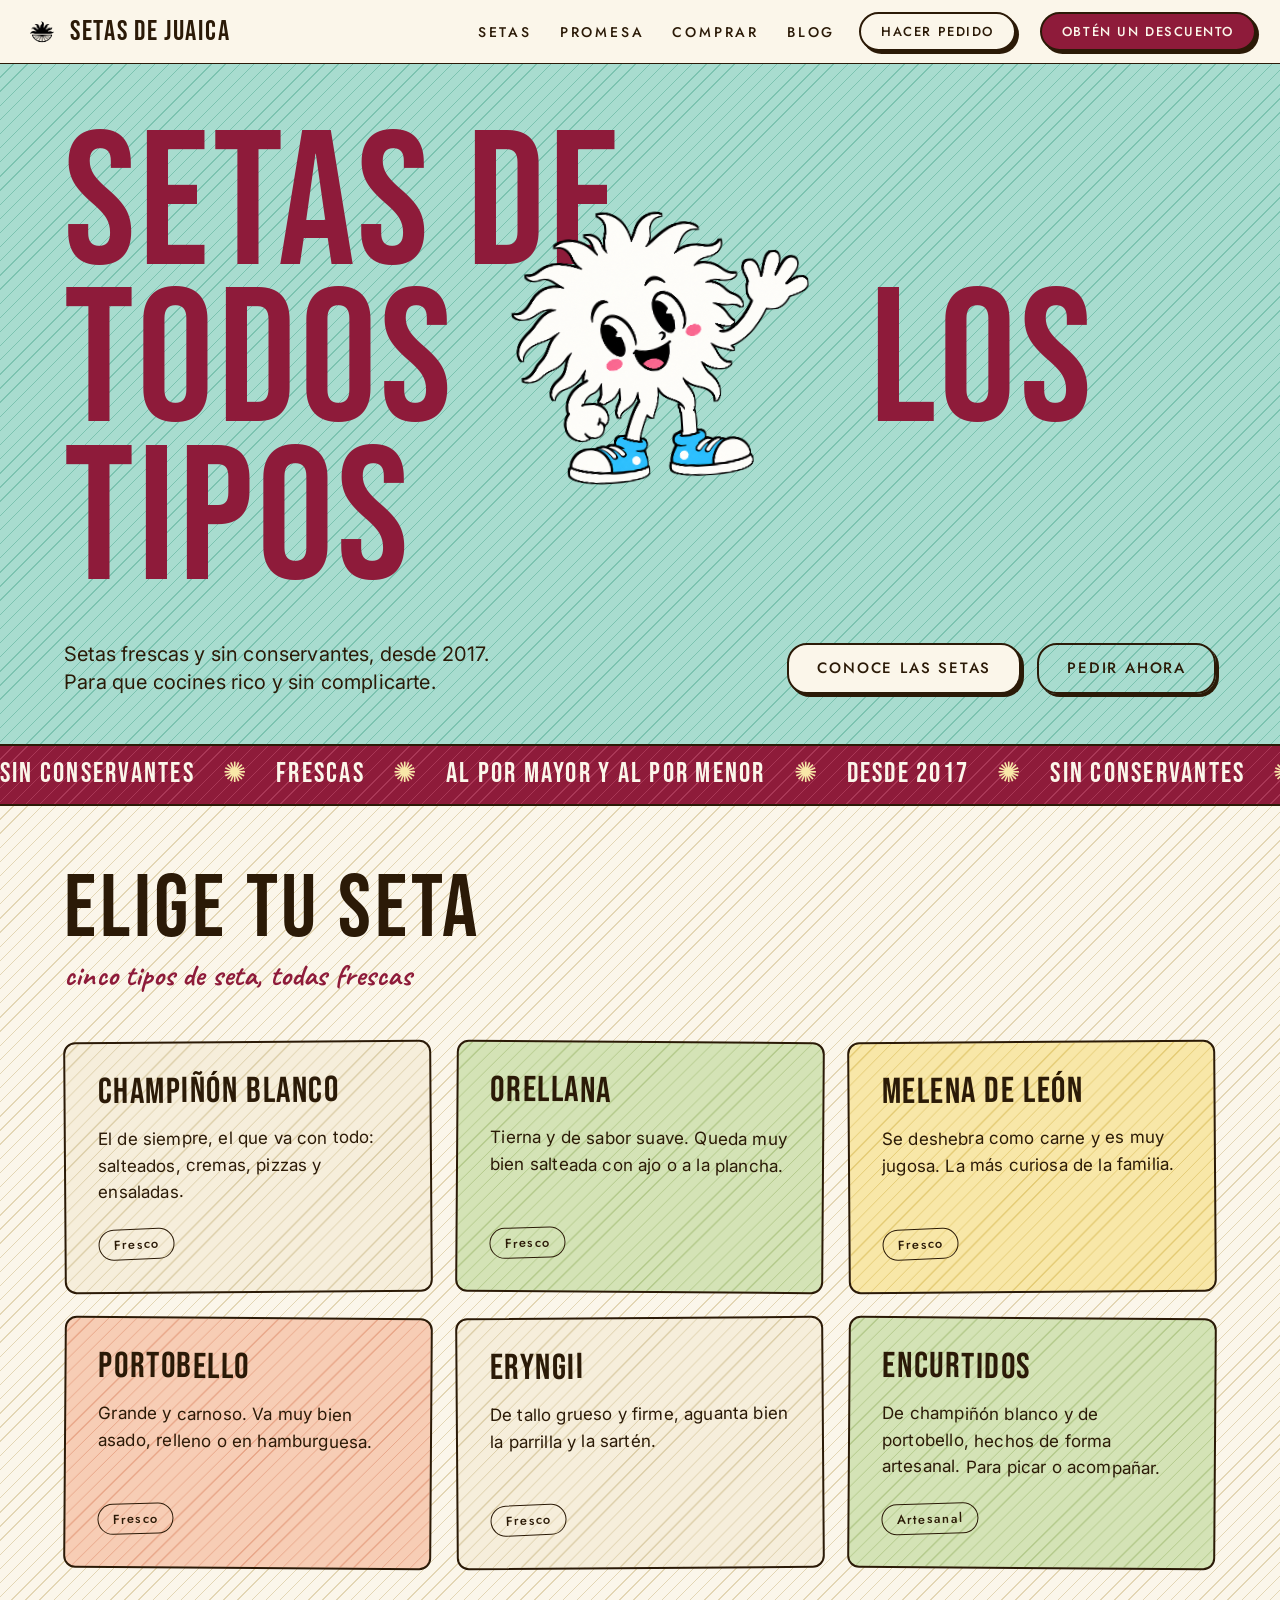
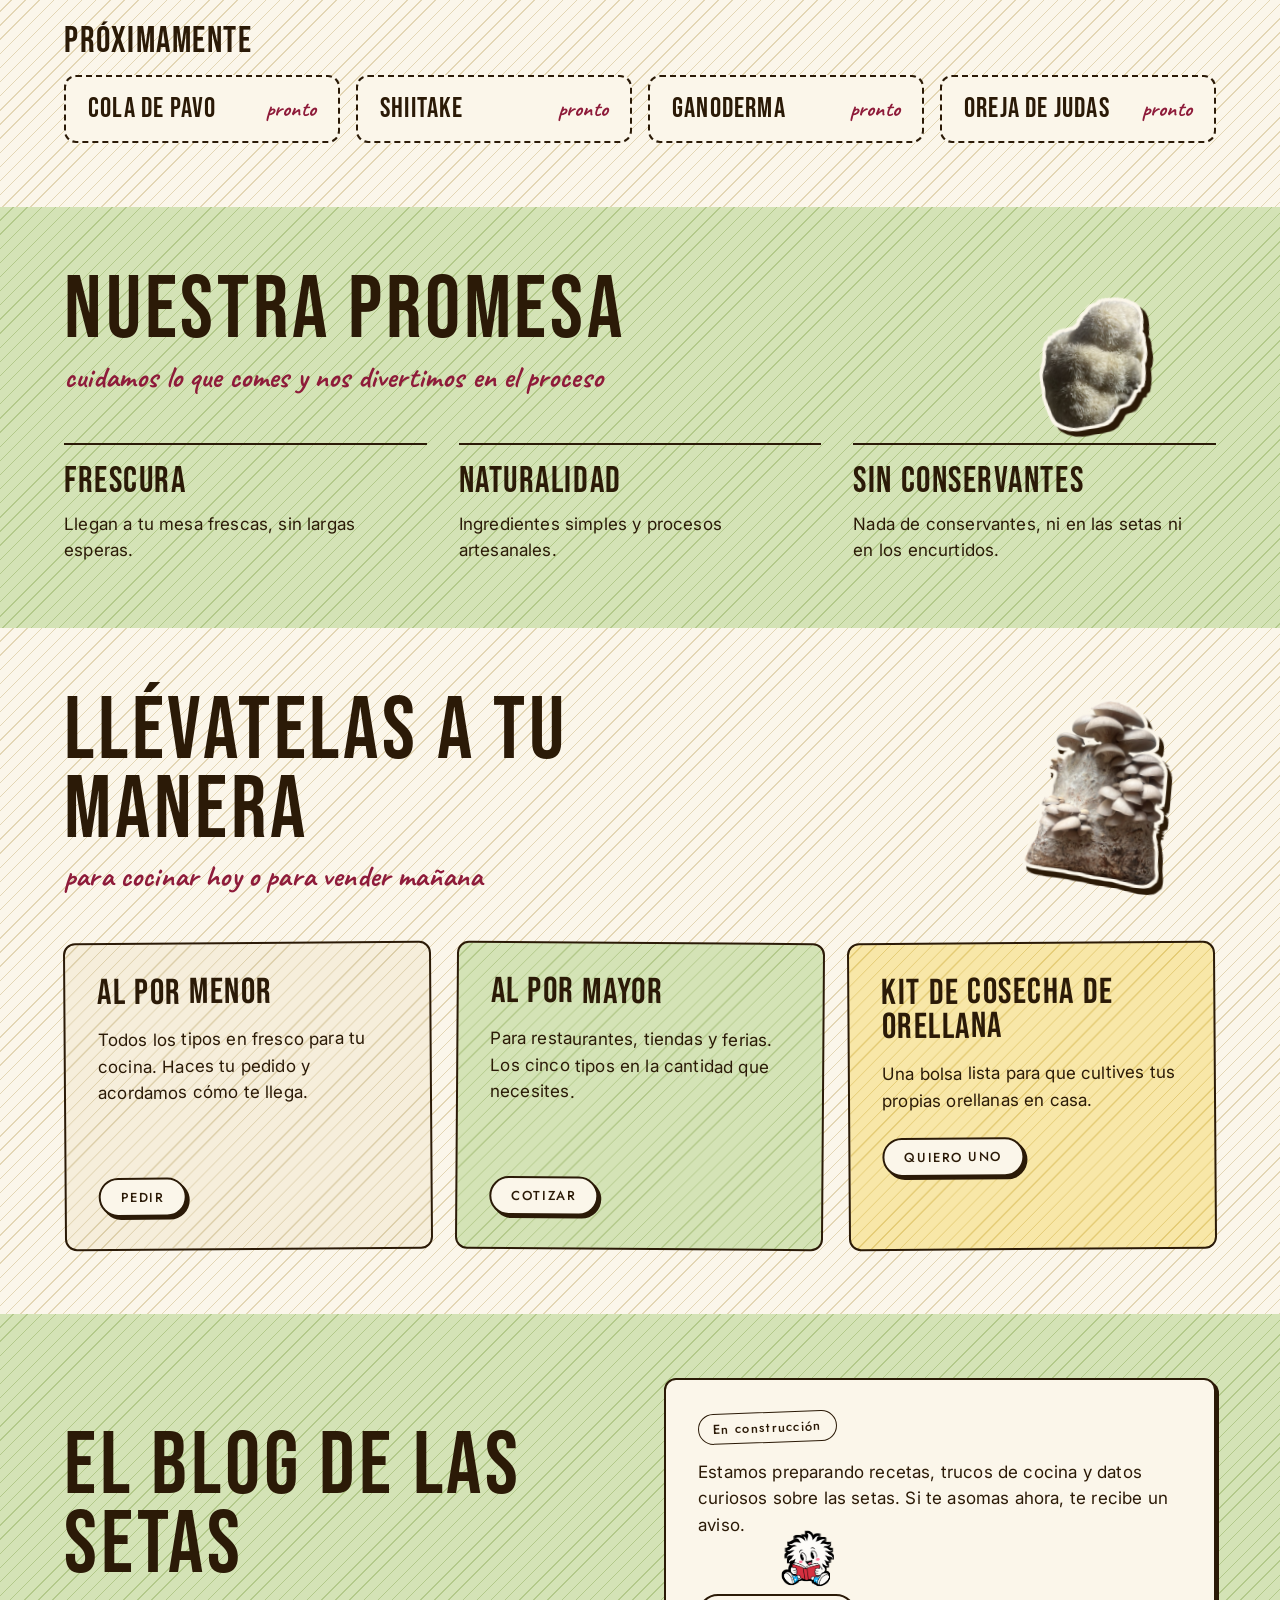
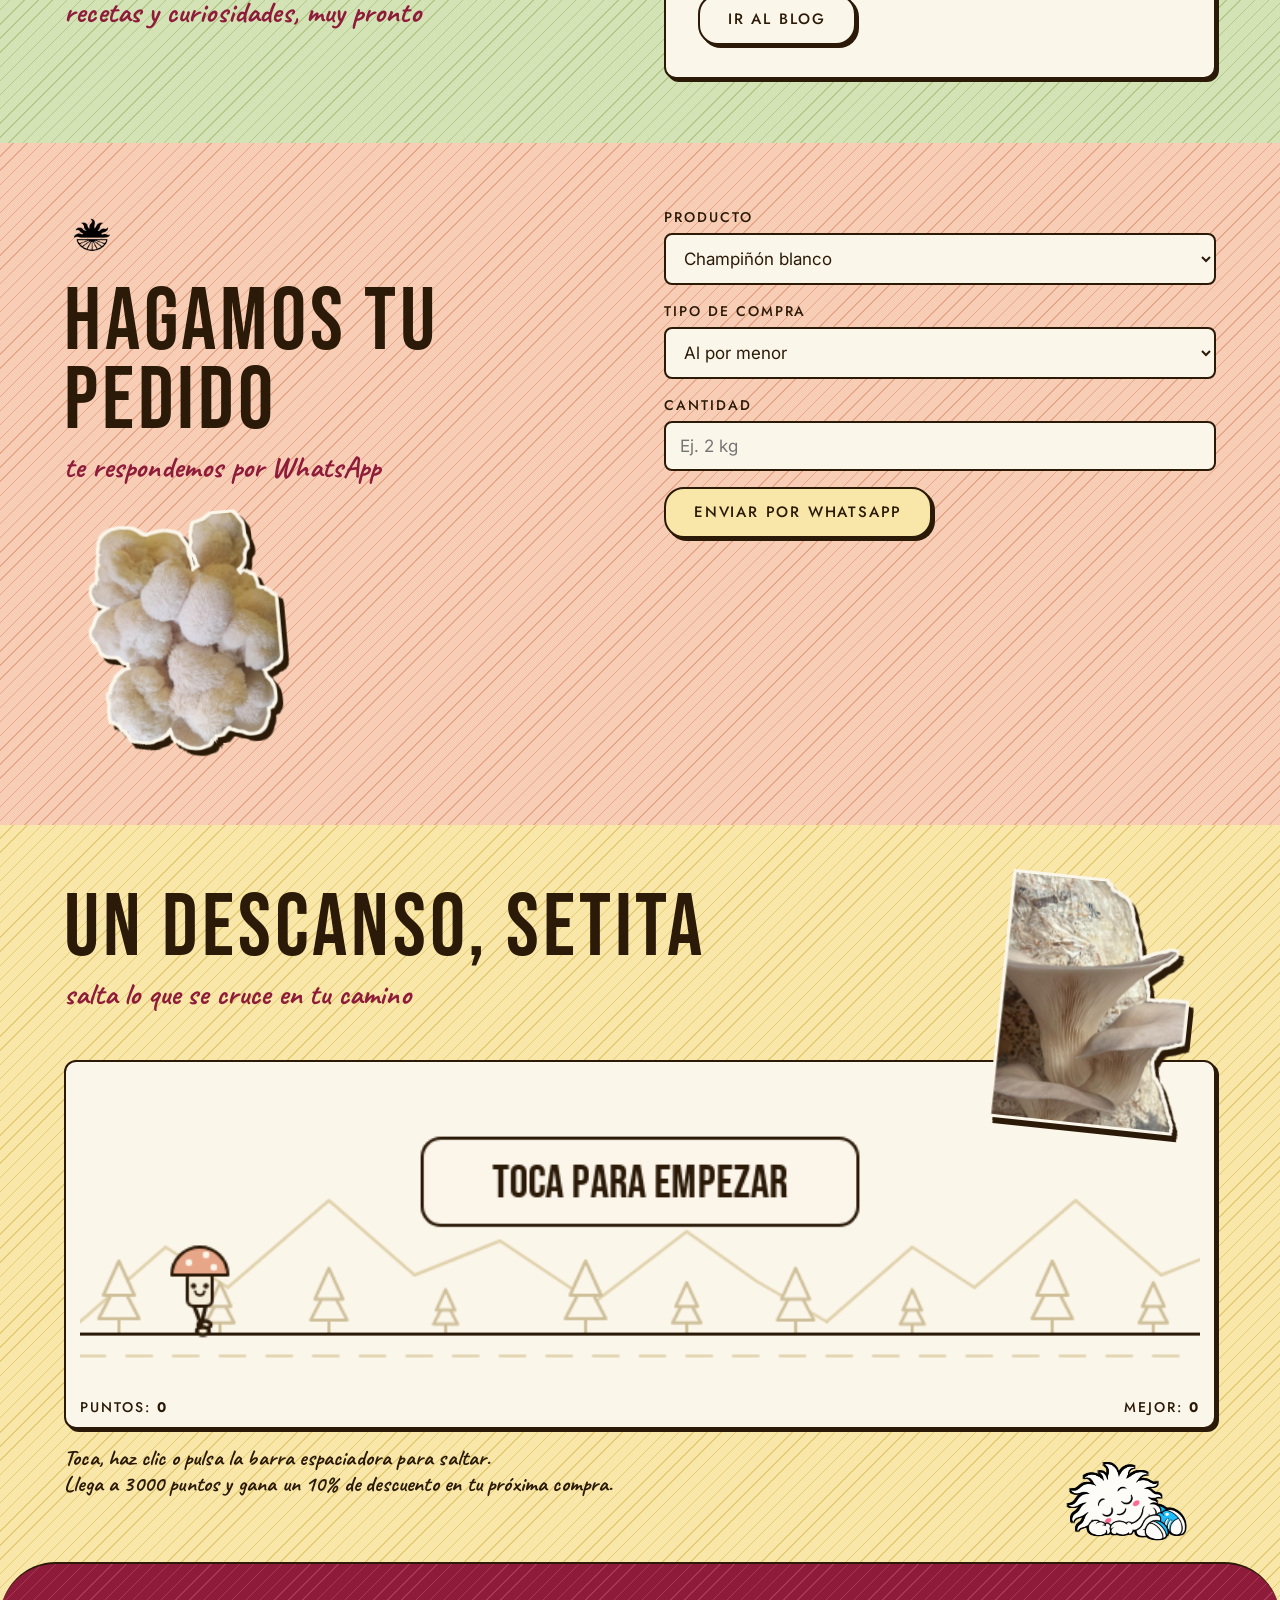
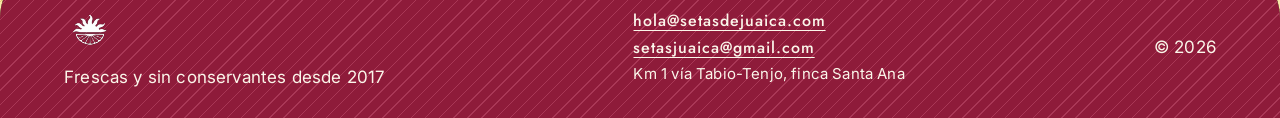
==== commit b170ec07: "Add files via upload" ====
--- a/index.html
+++ b/index.html
@@ -22,7 +22,7 @@
     <a href="#blog">Blog</a>
   </nav>
   <a class="btn btn-sm" href="#pedido">Hacer pedido</a>
-  <a class="btn btn-sm btn-game" href="#juego">¿Jugamos?<span aria-hidden="true"> 🎮</span></a>
+  <a class="btn btn-sm btn-game" href="#juego">Obtén un descuento</a>
   <button class="burger" aria-expanded="false" aria-controls="nav" aria-label="Abrir menú"><span></span><span></span></button>
 </header>
 
--- a/styles.css
+++ b/styles.css
@@ -136,7 +136,7 @@
 .foot-mail{color:var(--crema);font:500 16px var(--f-label);letter-spacing:.06em;text-underline-offset:4px}
 
 /* botón del juego, mascotas del blog y pie, contacto */
-.btn-game{background:var(--vino);color:var(--crema);animation:wiggle 6s ease-in-out infinite}
+.btn-game{white-space:nowrap;background:var(--vino);color:var(--crema);animation:wiggle 6s ease-in-out infinite}
 .btn-game:hover{animation:none;transform:translate(-1px,-1px) rotate(-3deg)}
 @keyframes wiggle{0%,90%,100%{transform:rotate(0)}93%{transform:rotate(-4deg)}96%{transform:rotate(4deg)}}
 .blog-cta{position:relative;display:inline-block;margin-top:40px}
@@ -153,6 +153,9 @@
 .stage .btn{box-shadow:3px 3px 0 var(--mantequilla)}
 @media (prefers-reduced-motion:reduce){.btn-game{animation:none}}
 
+/* contorno negro pequeño para las mascotas leon, leon2 y leon3 */
+.slot img,.blog-leon,.foot-leon{filter:drop-shadow(1.5px 0 0 #000) drop-shadow(-1.5px 0 0 #000) drop-shadow(0 1.5px 0 #000) drop-shadow(0 -1.5px 0 #000)}
+
 /* minijuego */
 #juego{padding-bottom:calc(var(--gap) + 56px)}
 .game-card{background:var(--crema);border:2px solid var(--cocoa);border-radius:12px;padding:14px 14px 10px;box-shadow:3px 3px 0 var(--cocoa)}
@@ -167,8 +170,8 @@
   .burger{display:block}
   .top .btn-sm:not(.btn-game){display:none}
   .top{gap:10px;padding:10px 14px}
-  .brand span{font-size:22px}
-  .btn-game{padding:9px 14px;font-size:12px}
+  .brand span{font-size:18px}
+  .btn-game{padding:9px 12px;font-size:11px;letter-spacing:.04em}
   .order,.blog{grid-template-columns:1fr}
   .peek-1{width:110px}
   .sticker{position:static;display:block;width:150px;margin:0 0 20px}
